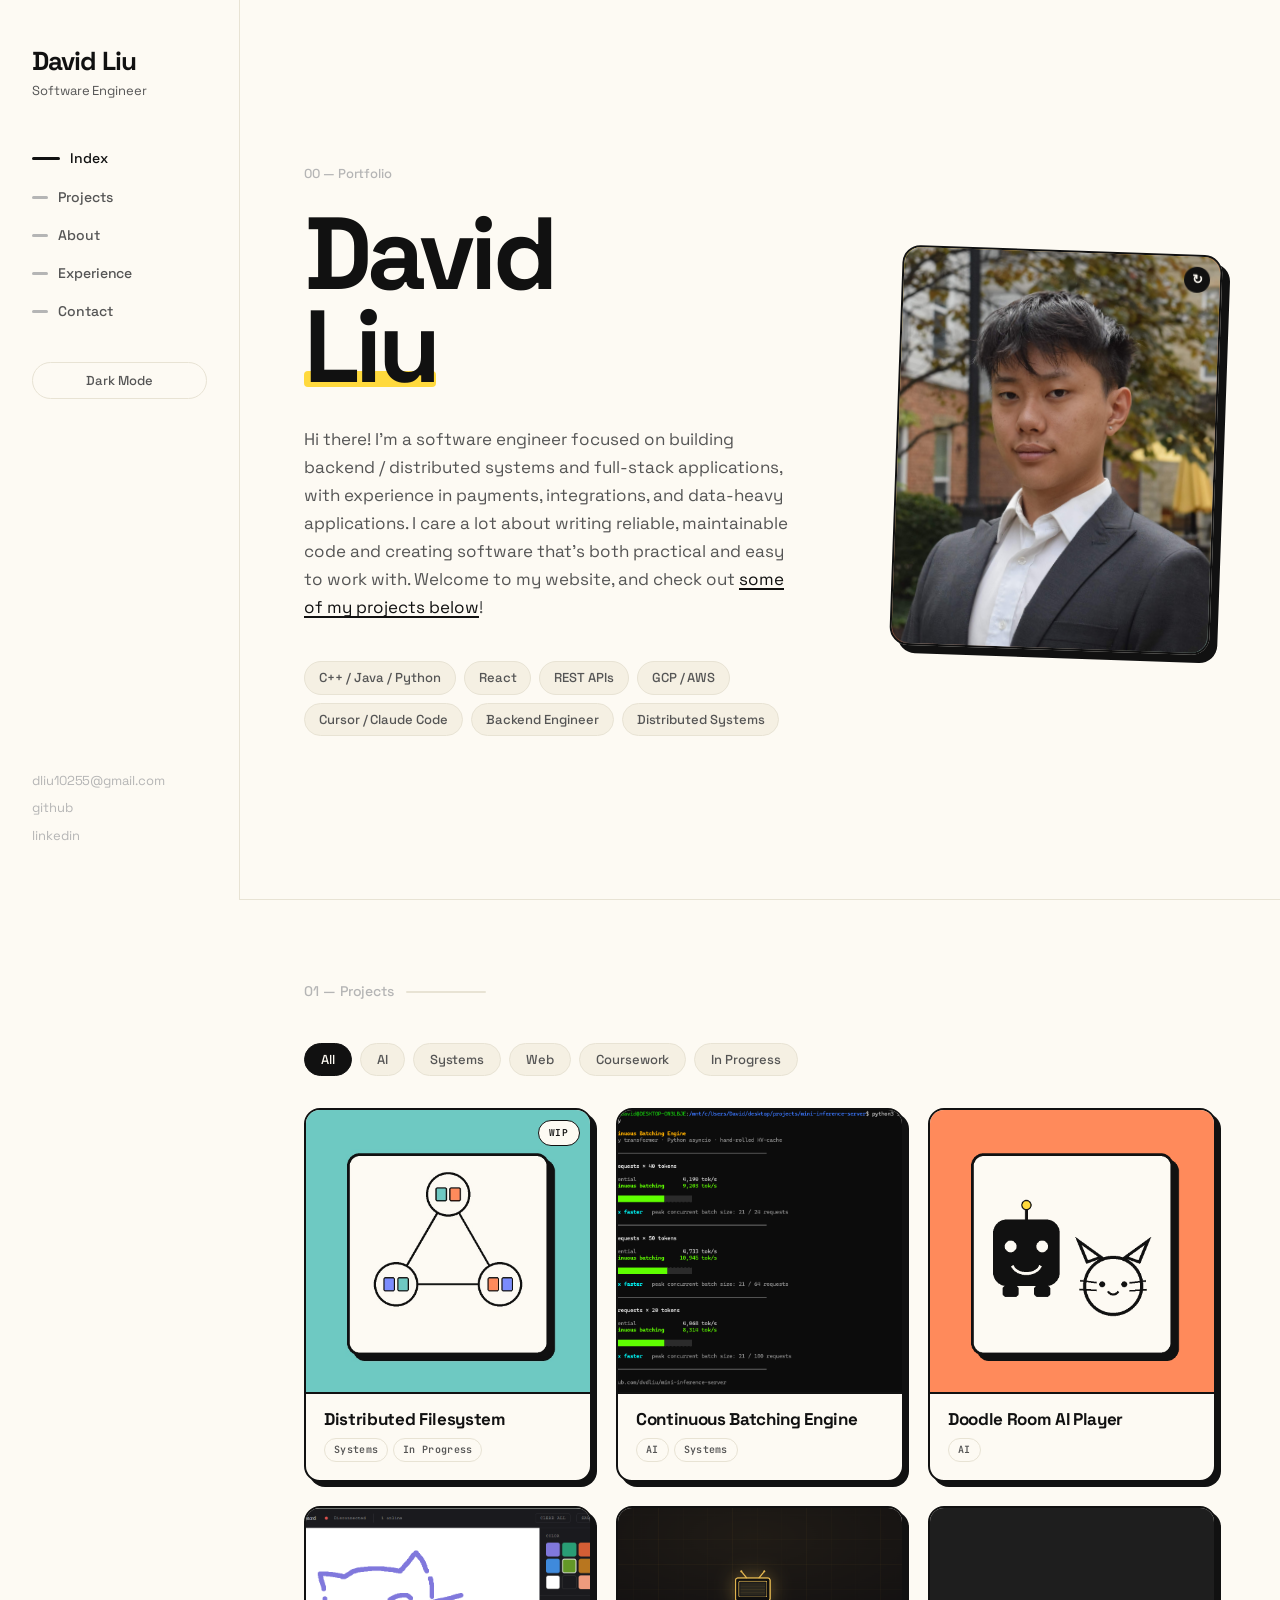
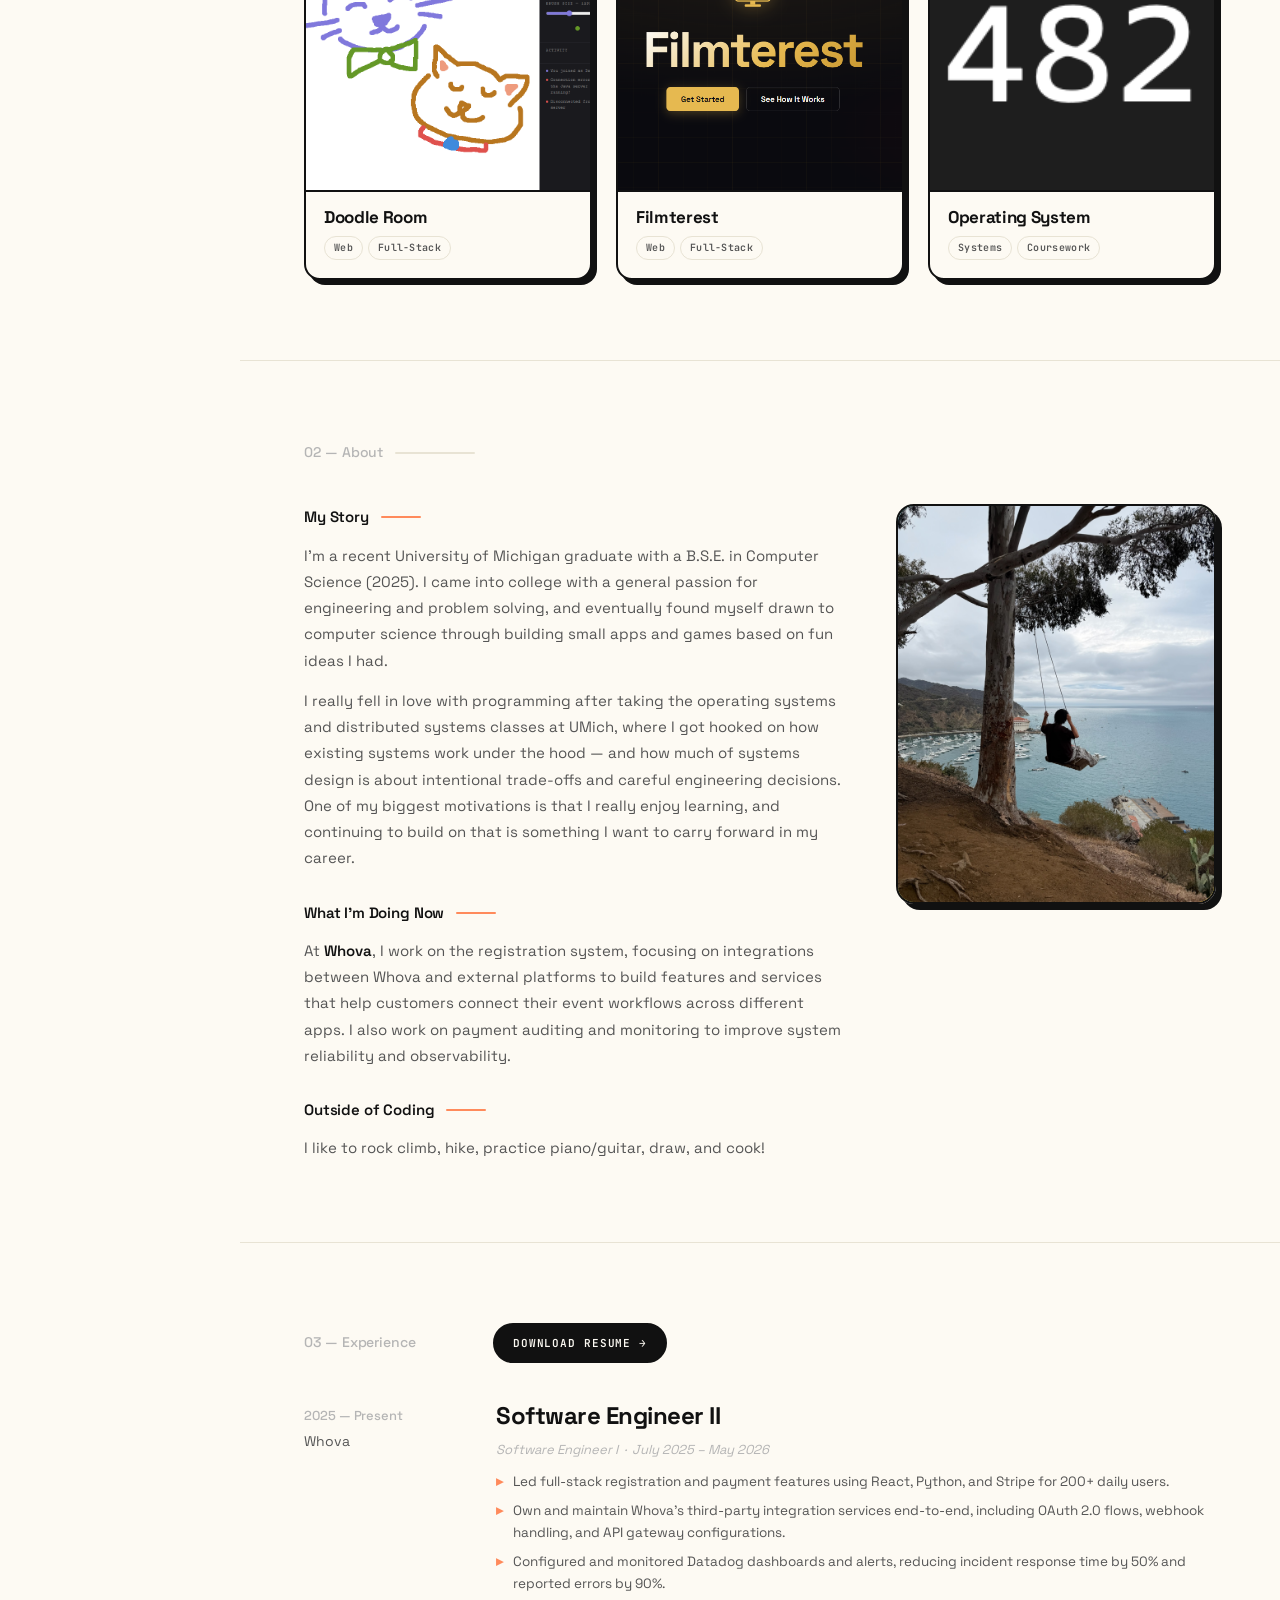
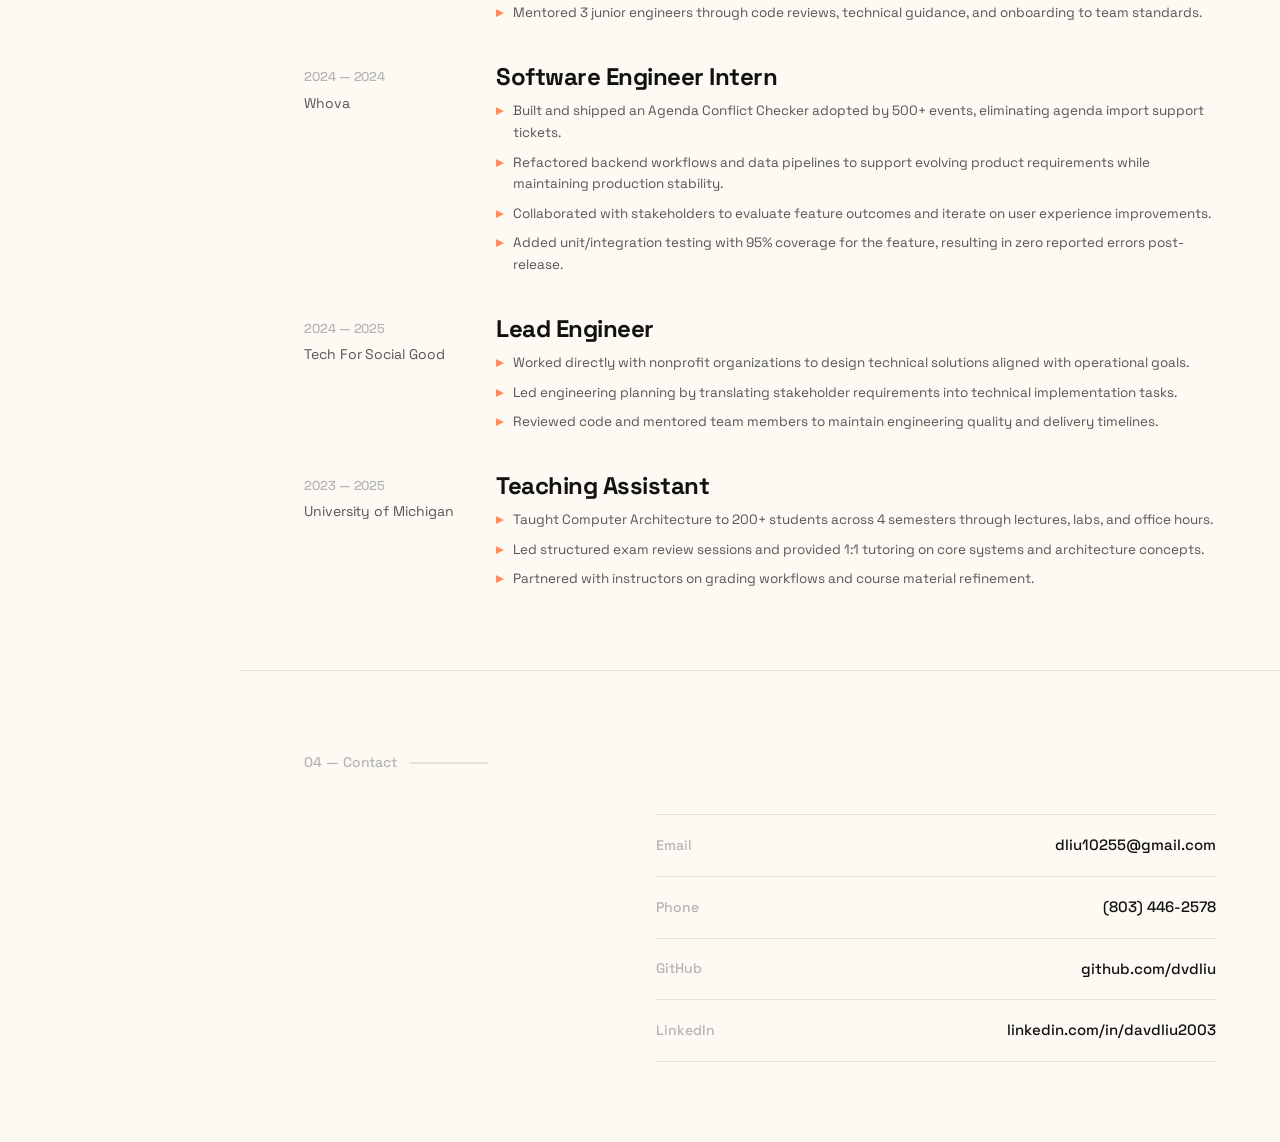
==== index.html @ 7c3aabed "Update logo" ====
<!DOCTYPE html>
<!--
  Images live in the /images folder. To swap the hero portrait, drop in
  images/davidpfp.jpg. Anything missing falls back to a friendly gradient
  placeholder.

  Each project card below links to its own page in /projects. Card thumbnails
  reuse the same images referenced on those pages. Edit descriptions, tags,
  the GitHub link, and demo media directly in the corresponding
  projects/*.html file.
-->
<html lang="en">
<head>
<meta charset="UTF-8" />
<meta name="viewport" content="width=device-width, initial-scale=1.0" />
<title>David Liu — Fullstack Engineer</title>
<link rel="preconnect" href="https://fonts.googleapis.com" />
<link rel="preconnect" href="https://fonts.gstatic.com" crossorigin />
<link href="https://fonts.googleapis.com/css2?family=Space+Grotesk:wght@300;400;500;600;700&family=JetBrains+Mono:wght@400;500;700&display=swap" rel="stylesheet" />
<link rel="stylesheet" href="styles.css" />
</head>
<body>

<div class="grid-wrap">

  <!-- SIDEBAR -->
  <aside>
    <div class="logo">David Liu</div>
    <div class="logo-sub">Software Engineer</div>

    <nav>
      <a href="#hero" class="active">Index</a>
      <a href="#projects">Projects</a>
      <a href="#about">About</a>
      <a href="#resume">Experience</a>
      <a href="#contact">Contact</a>
    </nav>

    <button id="theme-toggle" class="theme-toggle">
      Dark Mode
    </button>

    <div class="aside-footer">
      <a href="mailto:dliu10255@gmail.com">dliu10255@gmail.com</a>
      <a href="https://github.com/dvdliu" target="_blank">
        github
      </a>
      <a href="https://linkedin.com/in/davdliu2003/" target="_blank">
        linkedin
      </a>
    </div>
  </aside>

  <!-- MAIN -->
  <main>

    <!-- HERO -->
  <section id="hero">
    <div class="hero-text">
      <div class="hero-index">00 — Portfolio</div>

      <h1 class="hero-name">
        David<br /><span class="accent">Liu</span>
      </h1>

      <p class="hero-desc">
      Hi there! I'm a software engineer focused on building backend / distributed systems and full-stack applications, 
      with experience in payments, integrations, and data-heavy applications. 
      I care a lot about writing reliable, maintainable code and creating software that’s both practical 
      and easy to work with. Welcome to my website, and check out <a href="#projects">some of my projects below</a>!
      </p>

      <div class="hero-tags">
        <span class="tag">C++ / Java / Python</span>
        <span class="tag">React</span>
        <span class="tag">REST APIs</span>
        <span class="tag">GCP / AWS</span>
        <span class="tag">Cursor / Claude Code</span>
        <span class="tag">Backend Engineer</span>
        <span class="tag">Distributed Systems</span>
      </div>
    </div>

    <div class="hero-image flip-card" tabindex="0" role="button" aria-label="Flip for intro">
      <span class="flip-hint">↻</span>
      <div class="flip-inner">
        <div class="flip-front">
          <img src="images/davidpfp.jpg" alt="David Liu" />
        </div>
        <div class="flip-back">
          <div class="flip-back-meta">Hello —</div>
          <div class="flip-back-title">Welcome to my website!</div>
          <div class="flip-back-text">
            This is something that I vibe-coded using claude. You can view the repo and discussion <a href="https://github.com/dvdliu/website" target="_blank">here</a>
          </div>
        </div>
      </div>
    </div>
  </section>

    <!-- PROJECTS -->
    <section id="projects">
      <div class="section-label">01 — Projects</div>

      <div class="project-filters" role="group" aria-label="Filter projects by type">
        <button class="filter-chip active" data-filter="all">All</button>
        <button class="filter-chip" data-filter="ai">AI</button>
        <button class="filter-chip" data-filter="systems">Systems</button>
        <button class="filter-chip" data-filter="web">Web</button>
        <button class="filter-chip" data-filter="coursework">Coursework</button>
        <button class="filter-chip" data-filter="wip">In Progress</button>
      </div>

      <div class="projects-grid">

        <a href="projects/distfs" class="project-card" data-tags="systems wip">
          <div class="project-card-thumb t1">
            <span class="project-card-status">WIP</span>
            <!-- Drop "images/project-1.jpg" to replace placeholder -->
            <img src="images/distfs.jpg" alt="Distributed Filesystem" onerror="this.style.display='none'" />
          </div>
          <div class="project-card-body">
            <div class="project-card-name">Distributed Filesystem</div>
            <div class="project-card-tags">
              <span class="project-card-tag">Systems</span>
              <span class="project-card-tag">In Progress</span>
            </div>
          </div>
        </a>

        <a href="projects/mini-inference-server" class="project-card" data-tags="ai systems">
          <div class="project-card-thumb t6">
            <img src="images/benchmark.png" alt="Continuous Batching Engine" onerror="this.style.display='none'" />
          </div>
          <div class="project-card-body">
            <div class="project-card-name">Continuous Batching Engine</div>
            <div class="project-card-tags">
              <span class="project-card-tag">AI</span>
              <span class="project-card-tag">Systems</span>
            </div>
          </div>
        </a>

        <a href="projects/doodle-ai-player" class="project-card" data-tags="ai">
          <div class="project-card-thumb t5">
            <img src="images/doodle-ai-player.png" alt="Doodle Room AI Player" onerror="this.style.display='none'" />
          </div>
          <div class="project-card-body">
            <div class="project-card-name">Doodle Room AI Player</div>
            <div class="project-card-tags">
              <span class="project-card-tag">AI</span>
            </div>
          </div>
        </a>

        <a href="projects/doodle-room" class="project-card" data-tags="web">
          <div class="project-card-thumb t3">
            <!-- Drop "images/project-3.jpg" to replace placeholder -->
            <img src="images/doodleroom.png" alt="Doodle Room" onerror="this.style.display='none'" />
          </div>
          <div class="project-card-body">
            <div class="project-card-name">Doodle Room</div>
            <div class="project-card-tags">
              <span class="project-card-tag">Web</span>
              <span class="project-card-tag">Full-Stack</span>
            </div>
          </div>
        </a>

        <a href="projects/filmterest" class="project-card" data-tags="web">
          <div class="project-card-thumb t2">
            <!-- Drop "images/project-2.jpg" to replace placeholder -->
            <img src="images/filterest_logo.png" alt="Filmterest" onerror="this.style.display='none'" />
          </div>
          <div class="project-card-body">
            <div class="project-card-name">Filmterest</div>
            <div class="project-card-tags">
              <span class="project-card-tag">Web</span>
              <span class="project-card-tag">Full-Stack</span>
            </div>
          </div>
        </a>

        <a href="projects/operating-system" class="project-card" data-tags="systems coursework">
          <div class="project-card-thumb t4">
            <!-- Drop "images/project-4.jpg" to replace placeholder -->
            <img src="images/482.png" alt="Operating System" onerror="this.style.display='none'" />
          </div>
          <div class="project-card-body">
            <div class="project-card-name">Operating System</div>
            <div class="project-card-tags">
              <span class="project-card-tag">Systems</span>
              <span class="project-card-tag">Coursework</span>
            </div>
          </div>
        </a>

      </div>
    </section>

    <!-- ABOUT -->
    <section id="about">
      <div class="section-label">02 — About</div>
      <div class="about-grid">

        <div class="about-bio">
          <h3 class="about-subhead">My Story</h3>

          <p>
            I'm a recent University of Michigan graduate with a B.S.E. in Computer Science (2025).
            I came into college with a general passion for engineering and problem solving, and
            eventually found myself drawn to computer science through building small apps and games
            based on fun ideas I had.
          </p>

          <p>
            I really fell in love with programming after taking the operating systems and distributed
            systems classes at UMich, where I got hooked on how existing systems work under the
            hood — and how much of systems design is about intentional trade-offs and careful
            engineering decisions. One of my biggest motivations is that I really enjoy learning, 
            and continuing to build on that is something I want to carry forward in my career.
          </p>

          <h3 class="about-subhead">What I'm Doing Now</h3>

          <p>
            At <strong>Whova</strong>, I work on the registration system, focusing on integrations
            between Whova and external platforms to build features and services that help customers
            connect their event workflows across different apps. I also work on payment auditing
            and monitoring to improve system reliability and observability.
          </p>

          <h3 class="about-subhead">Outside of Coding</h3>

          <p>
            I like to rock climb, hike, practice piano/guitar, draw, and cook!
          </p>
        </div>

        <div class="about-photo">
          <img src="images/on_swings.JPG" alt="David Liu" onerror="this.style.display='none'" />
          <div class="placeholder-label">
            <span class="placeholder-icon">🖼</span>
            <span>Photo unavailable</span>
          </div>
        </div>
      </div>
    </section>

    <!-- RESUME / EXPERIENCE -->
    <section id="resume">
      <div style="display:flex; align-items:center; gap:65px; margin-bottom:40px;">

        <div class="section-label" style="margin-bottom:0;">
          03 — Experience
        </div>

        <a
          href="resume.pdf"
          target="_blank"
          class="resume-link"
        >
          Download Resume →
        </a>

      </div>

      <div class="exp-list">

        <div class="exp-item">
          <div class="exp-meta">
            <div class="exp-years">2025 — Present</div>
            <div class="exp-company">Whova</div>
          </div>

          <div>
            <div class="exp-title">Software Engineer II</div>
            <div style="font-size:13px; color:var(--ink-faint); margin-bottom:10px; font-style:italic;">Software Engineer I &nbsp;·&nbsp; July 2025 – May 2026</div>

            <ul class="exp-bullets">
              <li>Led full-stack registration and payment features using React, Python, and Stripe for 200+ daily users.</li>

              <li>Own and maintain Whova's third-party integration services end-to-end, including OAuth 2.0 flows, webhook handling, and API gateway configurations.</li>

              <li>Configured and monitored Datadog dashboards and alerts, reducing incident response time by 50% and reported errors by 90%.</li>

              <li>Mentored 3 junior engineers through code reviews, technical guidance, and onboarding to team standards.</li>
            </ul>
          </div>
        </div>

        <div class="exp-item">
          <div class="exp-meta">
            <div class="exp-years">2024 — 2024</div>
            <div class="exp-company">Whova</div>
          </div>

          <div>
            <div class="exp-title">Software Engineer Intern</div>

            <ul class="exp-bullets">
              <li>Built and shipped an Agenda Conflict Checker adopted by 500+ events, eliminating agenda import support tickets.</li>

              <li>Refactored backend workflows and data pipelines to support evolving product requirements while maintaining production stability.</li>

              <li>Collaborated with stakeholders to evaluate feature outcomes and iterate on user experience improvements.</li>

              <li>Added unit/integration testing with 95% coverage for the feature, resulting in zero reported errors post-release.</li>
            </ul>
          </div>
        </div>

        <div class="exp-item">
          <div class="exp-meta">
            <div class="exp-years">2024 — 2025</div>
            <div class="exp-company">Tech For Social Good</div>
          </div>

          <div>
            <div class="exp-title">Lead Engineer</div>

            <ul class="exp-bullets">
              <li>Worked directly with nonprofit organizations to design technical solutions aligned with operational goals.</li>

              <li>Led engineering planning by translating stakeholder requirements into technical implementation tasks.</li>

              <li>Reviewed code and mentored team members to maintain engineering quality and delivery timelines.</li>
            </ul>
          </div>
        </div>

        <div class="exp-item">
          <div class="exp-meta">
            <div class="exp-years">2023 — 2025</div>
            <div class="exp-company">University of Michigan</div>
          </div>

          <div>
            <div class="exp-title">Teaching Assistant</div>

            <ul class="exp-bullets">
              <li>Taught Computer Architecture to 200+ students across 4 semesters through lectures, labs, and office hours.</li>

              <li>Led structured exam review sessions and provided 1:1 tutoring on core systems and architecture concepts.</li>

              <li>Partnered with instructors on grading workflows and course material refinement.</li>
            </ul>
          </div>
        </div>

      </div>
    </section>

    <!-- CONTACT -->
    <section id="contact">
      <div class="section-label">04 — Contact</div>

      <div class="contact-links">

        <div class="contact-link-row">
          <span class="contact-link-label">Email</span>
          <a href="mailto:dliu10255@gmail.com" class="contact-link-val">
            dliu10255@gmail.com
          </a>
        </div>

        <div class="contact-link-row">
          <span class="contact-link-label">Phone</span>
          <a href="tel:+18034462578" class="contact-link-val">(803) 446-2578</a>
        </div>

        <div class="contact-link-row">
          <span class="contact-link-label">GitHub</span>
          <a href="https://github.com/dvdliu" target="_blank" class="contact-link-val">github.com/dvdliu</a>
        </div>

        <div class="contact-link-row">
          <span class="contact-link-label">LinkedIn</span>
          <a href="https://linkedin.com/in/davdliu2003/" target="_blank" class="contact-link-val">linkedin.com/in/davdliu2003</a>
        </div>

      </div>
    </section>

  </main>
</div>

<script src="script.js"></script>
</body>
</html>
---- styles.css ----
*, *::before, *::after { box-sizing: border-box; margin: 0; padding: 0; }


:root {
  --ink: #0f0f0e;
  --ink-muted: #6b6b65;
  --ink-faint: #c2c1ba;
  --paper: #f7f5f0;
  --paper-warm: #efece5;
  --rule: #d8d5cc;
  --accent: #1a1a18;
  --mono: 'JetBrains Mono', monospace;
  --display: 'Space Grotesk', sans-serif;
}

body.dark-mode {
  --ink: #f3f3f3;
  --ink-muted: #b0b0b0;
  --ink-faint: #6e6e6e;

  --paper: #131316;
  --paper-warm: #1b1b1f;

  --rule: #2a2a2e;
  --accent: #ffffff;
}

:root {
  --ink: #111111;
  --ink-muted: #555555;
  --ink-faint: #b5b5b5;

  --paper: #fdfaf3;
  --paper-warm: #f5f0e3;

  --rule: #e8e3d4;
  --accent: #000000;

  --pop-1: #ffd93d;
  --pop-2: #ff8a5b;
  --pop-3: #6dc9c1;
}

html { scroll-behavior: smooth; }

body {
  font-family: var(--display);
  background: var(--paper);
  color: var(--ink);
  font-size: 15px;
  line-height: 1.65;
  overflow-x: hidden;
  font-weight: 400;
}

/* ─── GRID SYSTEM ─── */
.grid-wrap {
  display: grid;
  grid-template-columns: 240px 1fr;
  min-height: 100vh;
}

/* ─── SIDEBAR ─── */
aside {
  position: sticky;
  top: 0;
  height: 100vh;
  border-right: 1px solid var(--rule);
  padding: 48px 32px;
  display: flex;
  flex-direction: column;
  gap: 0;
  background: var(--paper);
  z-index: 10;
}

.theme-toggle {
  background: transparent;
  border: 1.5px solid var(--rule);
  border-radius: 999px;

  color: var(--ink-muted);

  font-family: var(--display);
  font-size: 13px;
  font-weight: 500;
  letter-spacing: -0.005em;

  padding: 9px 16px;

  cursor: pointer;

  transition:
    border-color 0.15s,
    color 0.15s,
    background 0.15s,
    transform 0.15s;
}

.theme-toggle:hover {
  border-color: var(--ink);
  color: var(--ink);
  transform: translateY(-1px);
}

/* Only the sidebar needs top spacing above the button (it sits below nav in
   a column); the detail-page topbar aligns it inline via flexbox instead. */
aside .theme-toggle {
  margin-top: 32px;
}

.logo {
  font-family: var(--display);
  font-weight: 700;
  font-size: 26px;
  letter-spacing: -0.04em;
  color: var(--ink);
  margin-bottom: 2px;
  line-height: 1;
}

.logo-link { text-decoration: none; }

.logo-sub {
  font-family: var(--display);
  font-size: 13px;
  font-weight: 400;
  letter-spacing: -0.005em;
  color: var(--ink-muted);
  margin-bottom: 40px;
  margin-top: 4px;
}

nav { display: flex; flex-direction: column; gap: 2px; }

nav a {
  font-family: var(--display);
  font-size: 14px;
  font-weight: 500;
  letter-spacing: -0.005em;
  color: var(--ink-muted);
  text-decoration: none;
  padding: 6px 0;
  border-bottom: 1px solid transparent;
  transition: color 0.15s, border-color 0.15s;
  position: relative;
  display: flex;
  align-items: center;
  gap: 10px;
}

nav a::before {
  content: '';
  width: 16px;
  height: 3px;
  background: var(--ink-faint);
  border-radius: 2px;
  transition: width 0.2s, background 0.2s;
  flex-shrink: 0;
}

nav a:hover, nav a.active {
  color: var(--ink);
}

nav a:hover::before, nav a.active::before {
  width: 28px;
  background: var(--ink);
}

.aside-footer {
  margin-top: auto;
  font-family: var(--display);
  font-size: 13px;
  color: var(--ink-faint);
  letter-spacing: -0.005em;
}

.aside-footer a {
  color: var(--ink-faint);
  text-decoration: none;
  display: block;
  margin-bottom: 6px;
  transition: color 0.15s;
}

.aside-footer a:hover { color: var(--ink-muted); }

/* ─── MAIN CONTENT ─── */
main { padding: 0; }

section {
  padding: 80px 64px;
  border-bottom: 1px solid var(--rule);
}

section:last-child { border-bottom: none; }

.section-label {
  font-family: var(--display);
  font-size: 14px;
  font-weight: 500;
  letter-spacing: -0.005em;
  color: var(--ink-faint);
  margin-bottom: 40px;
  display: flex;
  align-items: center;
  gap: 12px;
}

.section-label::after {
  content: '';
  flex: 1;
  height: 2px;
  background: var(--rule);
  border-radius: 2px;
  max-width: 80px;
}

/* ─── HERO ─── */
#hero {
  min-height: 100vh;
  display: grid;
  grid-template-columns: minmax(0, 580px) 320px;
  gap: 96px;
  justify-content: start;
  align-items: center;
  padding: 72px 64px;
}

.hero-text {
  display: flex;
  flex-direction: column;
  justify-content: center;
  min-width: 0;
}

.hero-image {
  width: 100%;
  aspect-ratio: 4 / 5;
  border-radius: 18px;
  background:
    linear-gradient(135deg, var(--pop-1) 0%, var(--pop-2) 55%, var(--pop-3) 110%);
  overflow: hidden;
  position: relative;
  border: 2px solid var(--ink);
  box-shadow: 8px 8px 0 var(--ink);
  transform: rotate(2deg);
  transition: transform 0.2s;
  transform-style: preserve-3d;
}

.hero-image:hover { transform: rotate(0deg) translateY(-2px); }

.hero-image img {
  width: 100%;
  height: 100%;
  object-fit: cover;
  display: block;
}

.placeholder-label {
  position: absolute;
  inset: 0;
  display: flex;
  align-items: center;
  justify-content: center;
  flex-direction: column;
  gap: 8px;
  font-family: var(--mono);
  font-size: 11px;
  font-weight: 500;
  letter-spacing: 0.1em;
  text-transform: uppercase;
  color: var(--ink);
  pointer-events: none;
  text-align: center;
  padding: 16px;
}

.placeholder-icon {
  font-family: var(--display);
  font-weight: 700;
  font-size: 72px;
  letter-spacing: -0.05em;
  line-height: 1;
}

.hero-index {
  font-family: var(--display);
  font-size: 13px;
  font-weight: 500;
  letter-spacing: -0.005em;
  color: var(--ink-faint);
  margin-bottom: 24px;
}

.hero-name {
  font-family: var(--display);
  font-weight: 700;
  font-size: clamp(56px, 8vw, 104px);
  letter-spacing: -0.045em;
  line-height: 0.9;
  color: var(--ink);
  margin-bottom: 32px;
}

.hero-name .accent {
  color: var(--ink);
  position: relative;
  display: inline-block;
}

.hero-name .accent::after {
  content: '';
  position: absolute;
  left: 0;
  right: 0;
  bottom: 6%;
  height: 18%;
  background: var(--pop-1);
  z-index: -1;
  border-radius: 4px;
}

.hero-desc {
  max-width: 520px;
  font-size: 17px;
  line-height: 1.65;
  color: var(--ink-muted);
  margin-bottom: 40px;
}

.hero-desc a { color: var(--ink); text-decoration: underline; text-decoration-thickness: 2px; text-underline-offset: 3px; }

.hero-tags {
  display: flex;
  flex-wrap: wrap;
  gap: 8px;
}

.tag {
  font-family: var(--display);
  font-size: 13px;
  font-weight: 500;
  letter-spacing: -0.005em;
  color: var(--ink-muted);
  border: 1.5px solid var(--rule);
  border-radius: 999px;
  padding: 5px 14px;
  background: var(--paper-warm);
  transition: border-color 0.15s, color 0.15s, transform 0.15s;
}

.tag:hover {
  border-color: var(--ink);
  color: var(--ink);
  transform: translateY(-1px);
}

/* ─── ABOUT ─── */
.about-grid {
  display: grid;
  grid-template-columns: minmax(0, 600px) 320px;
  gap: 48px;
  align-items: start;
}

.about-bio {
  max-width: 600px;
  font-size: 15px;
  line-height: 1.75;
  color: var(--ink-muted);
}

.about-bio a{ color: var(--ink); text-decoration: underline; text-decoration-thickness: 2px; text-underline-offset: 3px; }

.about-bio strong {
  color: var(--ink);
  font-weight: 600;
}

.about-bio p + p { margin-top: 14px; }

.about-subhead {
  font-family: var(--display);
  font-size: 15px;
  font-weight: 600;
  letter-spacing: -0.01em;
  color: var(--ink);
  display: flex;
  align-items: center;
  gap: 12px;
  margin-top: 28px;
  margin-bottom: 12px;
}

.about-subhead:first-child { margin-top: 0; }

.about-subhead::after {
  content: '';
  flex: 1;
  height: 2px;
  background: var(--pop-2);
  border-radius: 2px;
  max-width: 40px;
}

.about-photo {
  width: 100%;
  max-width: 320px;
  aspect-ratio: 4 / 5;
  border-radius: 18px;
  background: linear-gradient(135deg, var(--pop-3) 0%, var(--pop-1) 100%);
  overflow: hidden;
  position: relative;
  border: 2px solid var(--ink);
  box-shadow: 6px 6px 0 var(--ink);
  align-self: start;
}

.about-photo img {
  width: 100%;
  height: 100%;
  object-fit: cover;
  display: block;
  position: relative;
  z-index: 1;
}

/* ─── PROJECTS: FILTERS ─── */
.project-filters {
  display: flex;
  flex-wrap: wrap;
  gap: 8px;
  margin-bottom: 32px;
}

.filter-chip {
  font-family: var(--display);
  font-size: 13px;
  font-weight: 500;
  letter-spacing: -0.005em;
  color: var(--ink-muted);
  border: 1.5px solid var(--rule);
  border-radius: 999px;
  padding: 7px 16px;
  background: var(--paper-warm);
  cursor: pointer;
  transition: border-color 0.15s, color 0.15s, background 0.15s, transform 0.15s;
}

.filter-chip:hover {
  border-color: var(--ink);
  color: var(--ink);
  transform: translateY(-1px);
}

.filter-chip.active {
  background: var(--ink);
  border-color: var(--ink);
  color: var(--paper);
}

/* ─── PROJECTS: GRID ─── */
.projects-grid {
  display: grid;
  grid-template-columns: repeat(auto-fill, minmax(230px, 1fr));
  gap: 24px;
}

.project-card {
  display: block;
  text-decoration: none;
  color: inherit;
  border: 2px solid var(--ink);
  border-radius: 16px;
  background: var(--paper);
  overflow: hidden;
  box-shadow: 5px 5px 0 var(--ink);
  transition: transform 0.15s, box-shadow 0.15s;
  transition-property: transform, box-shadow, opacity;
}

.project-card:hover {
  transform: translateY(-3px);
  box-shadow: 7px 7px 0 var(--ink);
}

.project-card.is-hidden {
  display: none;
}

.project-card-thumb {
  width: 100%;
  aspect-ratio: 1 / 1;
  position: relative;
  overflow: hidden;
  border-bottom: 2px solid var(--ink);
}

.project-card-thumb img {
  width: 100%;
  height: 100%;
  object-fit: cover;
  display: block;
  transition: transform 0.25s;
}

.project-card:hover .project-card-thumb img {
  transform: scale(1.05);
}

.project-card-thumb.t1 { background: var(--pop-3); }
.project-card-thumb.t2 { background: linear-gradient(135deg, var(--pop-2), #ff5ea8); }
.project-card-thumb.t3 { background: linear-gradient(135deg, var(--pop-1), var(--pop-2)); }
.project-card-thumb.t4 { background: #7b8cff; }
.project-card-thumb.t5 { background: var(--pop-2); }
.project-card-thumb.t6 { background: var(--pop-1); }

.project-card-status {
  position: absolute;
  top: 10px;
  right: 10px;
  font-family: var(--mono);
  font-size: 9.5px;
  font-weight: 600;
  letter-spacing: 0.08em;
  text-transform: uppercase;
  color: var(--ink);
  background: var(--paper);
  border: 1.5px solid var(--ink);
  border-radius: 999px;
  padding: 4px 10px;
}

.project-card-body {
  padding: 16px 18px 18px;
}

.project-card-name {
  font-family: var(--display);
  font-weight: 700;
  font-size: 17px;
  letter-spacing: -0.02em;
  color: var(--ink);
  margin-bottom: 8px;
  line-height: 1.15;
}

.project-card-tags {
  display: flex;
  flex-wrap: wrap;
  gap: 5px;
}

.project-card-tag {
  font-family: var(--mono);
  font-size: 10px;
  font-weight: 600;
  letter-spacing: 0.03em;
  color: var(--ink-muted);
  border: 1.5px solid var(--rule);
  border-radius: 999px;
  padding: 3px 9px;
}

.resume-link {
  font-family: var(--mono);
  font-size: 11px;
  font-weight: 600;
  letter-spacing: 0.08em;
  text-transform: uppercase;
  color: var(--paper);
  text-decoration: none;
  border: 2px solid var(--ink);
  border-radius: 999px;
  padding: 9px 18px;
  background: var(--ink);
  transition: transform 0.15s, box-shadow 0.15s, background 0.15s, color 0.15s;
  white-space: nowrap;
}

.resume-link:hover {
  background: var(--pop-1);
  color: var(--ink);
  transform: translateY(-2px);
  box-shadow: 3px 3px 0 var(--ink);
}

/* ─── EXPERIENCE (Resume) ─── */
.exp-list { display: flex; flex-direction: column; gap: 40px; }

.exp-item {
  display: grid;
  grid-template-columns: 160px 1fr;
  gap: 32px;
}

.exp-meta {
  padding-top: 2px;
}

.exp-years {
  font-family: var(--display);
  font-size: 13px;
  font-weight: 500;
  letter-spacing: -0.005em;
  color: var(--ink-faint);
  margin-bottom: 4px;
}

.exp-company {
  font-family: var(--display);
  font-size: 14px;
  color: var(--ink-muted);
  letter-spacing: -0.005em;
}

.exp-title {
  font-family: var(--display);
  font-size: 24px;
  font-weight: 700;
  letter-spacing: -0.02em;
  color: var(--ink);
  margin-bottom: 10px;
  line-height: 1.1;
}

.exp-body {
  font-size: 14.5px;
  color: var(--ink-muted);
  line-height: 1.75;
}

.exp-bullets {
  list-style: none;
  margin-top: 10px;
  display: flex;
  flex-direction: column;
  gap: 8px;
}

.exp-bullets li {
  font-size: 13.5px;
  color: var(--ink-muted);
  display: flex;
  gap: 10px;
  line-height: 1.6;
}

.exp-bullets li::before {
  content: '▸';
  color: var(--pop-2);
  flex-shrink: 0;
  font-weight: 700;
}

/* ─── SKILLS ─── */
.skills-grid {
  display: grid;
  grid-template-columns: repeat(2, 1fr);
  gap: 1px;
  background: var(--ink);
  border: 2px solid var(--ink);
  border-radius: 14px;
  overflow: hidden;
  box-shadow: 6px 6px 0 var(--ink);
}

.skill-group {
  background: var(--paper);
  padding: 24px 28px;
}

.skill-group-label {
  font-family: var(--mono);
  font-size: 11px;
  font-weight: 600;
  letter-spacing: 0.12em;
  text-transform: uppercase;
  color: var(--ink);
  margin-bottom: 14px;
  padding-bottom: 10px;
  border-bottom: 2px solid var(--rule);
}

.skill-items {
  display: flex;
  flex-direction: column;
  gap: 6px;
}

.skill-item {
  font-size: 14.5px;
  color: var(--ink-muted);
  display: flex;
  align-items: center;
  gap: 10px;
}

.skill-item::before {
  content: '';
  width: 6px;
  height: 6px;
  border-radius: 2px;
  background: var(--pop-2);
  flex-shrink: 0;
}

/* ─── CONTACT ─── */
.contact-links {
  display: flex;
  flex-direction: column;
  gap: 0;
  max-width: 560px;
  margin-left: auto;
}

.contact-link-row {
  display: flex;
  align-items: center;
  justify-content: space-between;
  padding: 18px 0;
  border-bottom: 1px solid var(--rule);
}

.contact-link-row:first-child { border-top: 1px solid var(--rule); }

.contact-link-label {
  font-family: var(--display);
  font-size: 14px;
  font-weight: 500;
  letter-spacing: -0.005em;
  color: var(--ink-faint);
}

.contact-link-val {
  font-family: var(--display);
  font-size: 15px;
  font-weight: 500;
  color: var(--ink);
  text-decoration: none;
  transition: color 0.15s;
}

.contact-link-val:hover { color: var(--pop-2); }

/* ─── FLIP CARDS ─── */
.flip-card {
  cursor: pointer;
  -webkit-tap-highlight-color: transparent;
}

.flip-card .flip-inner {
  position: absolute;
  inset: 0;
  transition: transform 0.7s cubic-bezier(0.4, 0.0, 0.2, 1);
  transform-style: preserve-3d;
}

.flip-card.flipped .flip-inner {
  transform: rotateY(180deg);
}

.flip-card .flip-front,
.flip-card .flip-back {
  position: absolute;
  inset: 0;
  -webkit-backface-visibility: hidden;
  backface-visibility: hidden;
  overflow: hidden;
}

.flip-card .flip-back {
  transform: rotateY(180deg);
  background: var(--paper-warm);
  display: flex;
  flex-direction: column;
  justify-content: center;
  align-items: center;
  text-align: center;
  padding: 22px;
  gap: 10px;
}

.flip-hint {
  position: absolute;
  top: 10px;
  right: 10px;
  width: 26px;
  height: 26px;
  border-radius: 50%;
  background: var(--ink);
  color: var(--paper);
  display: flex;
  align-items: center;
  justify-content: center;
  font-family: var(--mono);
  font-size: 13px;
  font-weight: 700;
  z-index: 2;
  pointer-events: none;
  transition: opacity 0.2s;
}

.flip-card.flipped .flip-hint { opacity: 0; }

.flip-back-title {
  font-family: var(--display);
  font-weight: 700;
  font-size: 22px;
  letter-spacing: -0.025em;
  line-height: 1.05;
  color: var(--ink);
}

.flip-back-text {
  font-family: var(--display);
  font-size: 13px;
  color: var(--ink-muted);
  line-height: 1.55;
}

.flip-back-meta {
  font-family: var(--display);
  font-size: 12px;
  font-weight: 600;
  letter-spacing: -0.005em;
  color: var(--pop-2);
}

.hero-image .flip-back { padding: 30px; gap: 14px; }
.hero-image .flip-back-title { font-size: 30px; }
.hero-image .flip-back-text { font-size: 13px; line-height: 1.6; max-width: 220px; }
.hero-image .flip-back-text  a{ color: var(--ink); text-decoration: underline; text-decoration-thickness: 2px; text-underline-offset: 3px; }

/* ─── PROJECT DETAIL PAGE ─── */
.detail-topbar {
  position: sticky;
  top: 0;
  z-index: 10;
  display: flex;
  align-items: center;
  justify-content: space-between;
  gap: 24px;
  padding: 24px 64px;
  background: var(--paper);
  border-bottom: 1px solid var(--rule);
}

.back-link {
  font-family: var(--display);
  font-size: 14px;
  font-weight: 500;
  letter-spacing: -0.005em;
  color: var(--ink-muted);
  text-decoration: none;
  display: inline-flex;
  align-items: center;
  gap: 8px;
  transition: color 0.15s;
}

.back-link:hover { color: var(--ink); }

.detail-topbar-right {
  display: flex;
  align-items: center;
  gap: 16px;
}

.detail-main {
  max-width: 920px;
  margin: 0 auto;
  padding: 64px 64px 120px;
}

.detail-status {
  font-family: var(--mono);
  font-size: 11px;
  font-weight: 600;
  letter-spacing: 0.1em;
  text-transform: uppercase;
  color: var(--pop-2);
  margin-bottom: 16px;
}

.detail-title {
  font-family: var(--display);
  font-weight: 700;
  font-size: clamp(38px, 5.5vw, 62px);
  letter-spacing: -0.03em;
  line-height: 1.02;
  color: var(--ink);
  margin-bottom: 20px;
}

.detail-tagline {
  font-size: 18px;
  line-height: 1.6;
  color: var(--ink-muted);
  max-width: 680px;
  margin-bottom: 28px;
}

.detail-tags {
  display: flex;
  flex-wrap: wrap;
  gap: 8px;
  margin-bottom: 40px;
}

.detail-actions {
  display: flex;
  flex-wrap: wrap;
  gap: 12px;
  margin-bottom: 56px;
}

.detail-action {
  font-family: var(--mono);
  font-size: 11px;
  font-weight: 600;
  letter-spacing: 0.08em;
  text-transform: uppercase;
  text-decoration: none;
  border-radius: 999px;
  padding: 11px 22px;
  transition: transform 0.15s, box-shadow 0.15s, background 0.15s, color 0.15s;
  border: 2px solid var(--ink);
}

.detail-action.primary {
  color: var(--paper);
  background: var(--ink);
}

.detail-action.primary:hover {
  background: var(--pop-1);
  color: var(--ink);
  transform: translateY(-2px);
  box-shadow: 3px 3px 0 var(--ink);
}

.detail-action.secondary {
  color: var(--ink);
  background: transparent;
}

.detail-action.secondary:hover {
  background: var(--paper-warm);
  transform: translateY(-2px);
  box-shadow: 3px 3px 0 var(--ink);
}

.detail-cover {
  width: 100%;
  border-radius: 18px;
  border: 2px solid var(--ink);
  box-shadow: 8px 8px 0 var(--ink);
  overflow: hidden;
  margin-bottom: 56px;
}

.detail-cover img,
.detail-cover video {
  width: 100%;
  display: block;
  object-fit: cover;
}

.detail-section { margin-bottom: 56px; }

.detail-section-label {
  font-family: var(--mono);
  font-size: 11px;
  font-weight: 600;
  letter-spacing: 0.12em;
  text-transform: uppercase;
  color: var(--ink-faint);
  margin-bottom: 16px;
  padding-bottom: 12px;
  border-bottom: 1px solid var(--rule);
}

.detail-body {
  font-size: 15.5px;
  line-height: 1.8;
  color: var(--ink-muted);
}

.detail-body a { color: var(--ink); text-decoration: underline; text-decoration-thickness: 2px; text-underline-offset: 3px; }

.detail-body p + p { margin-top: 14px; }

.detail-stack {
  display: flex;
  flex-wrap: wrap;
  gap: 8px;
}

.detail-media-grid {
  display: grid;
  grid-template-columns: repeat(auto-fit, minmax(280px, 1fr));
  gap: 16px;
}

.detail-media-item {
  border: 2px solid var(--ink);
  border-radius: 14px;
  overflow: hidden;
  background: var(--paper-warm);
}

.detail-media-item img,
.detail-media-item video {
  width: 100%;
  height: 100%;
  display: block;
  object-fit: cover;
}

.detail-media-placeholder {
  aspect-ratio: 16 / 10;
  display: flex;
  align-items: center;
  justify-content: center;
  flex-direction: column;
  gap: 8px;
  font-family: var(--mono);
  font-size: 11px;
  letter-spacing: 0.05em;
  text-transform: uppercase;
  color: var(--ink-faint);
  text-align: center;
  padding: 16px;
  border: 2px dashed var(--rule);
  border-radius: 14px;
}

/* A real inline diagram. Drawn with its own background/border baked in (see
   images/*-diagram.svg), so this just gives it width and spacing rather than
   framing it in another box. */
.detail-diagram {
  display: block;
  width: 100%;
  height: auto;
  margin: 20px 0;
}

/* An inline placeholder for a diagram or screenshot that would help explain
   a specific point in the surrounding prose, as opposed to .detail-media-grid
   which is a gallery of finished demo media at the bottom of the page. */
.detail-diagram-placeholder {
  margin: 20px 0;
  padding: 28px 20px;
  min-height: 100px;
  display: flex;
  align-items: center;
  justify-content: center;
  text-align: center;
  font-family: var(--mono);
  font-size: 11px;
  letter-spacing: 0.05em;
  text-transform: uppercase;
  color: var(--ink-faint);
  border: 2px dashed var(--rule);
  border-radius: 14px;
}

.detail-nav-footer {
  display: flex;
  justify-content: space-between;
  align-items: center;
  padding-top: 32px;
  border-top: 1px solid var(--rule);
}

/* ─── RESPONSIVE ─── */
@media (max-width: 900px) {
  .grid-wrap { grid-template-columns: 1fr; }
  aside {
    position: relative;
    height: auto;
    flex-direction: row;
    align-items: center;
    flex-wrap: wrap;
    padding: 24px 32px;
    border-right: none;
    border-bottom: 1px solid var(--rule);
  }
  .logo { margin-bottom: 0; margin-right: 32px; }
  .logo-sub { display: none; }
  nav { flex-direction: row; flex-wrap: wrap; gap: 0 24px; }
  nav a::before { display: none; }
  .aside-footer { display: none; }
  #hero { min-height: auto; padding: 48px 32px; grid-template-columns: 1fr; gap: 32px; }
  .hero-image { max-width: 280px; transform: rotate(0); }
  section { padding: 48px 32px; }
  .about-grid { grid-template-columns: 1fr; }
  .projects-grid { grid-template-columns: repeat(auto-fill, minmax(150px, 1fr)); gap: 16px; }
  .exp-item { grid-template-columns: 1fr; gap: 8px; }
  .skills-grid { grid-template-columns: 1fr 1fr; }
  aside .theme-toggle {
    margin-top: 0;
    margin-left: auto;
  }
  .flip-back-text {
    display: none;
  }
  .detail-topbar { padding: 20px 24px; }
  .detail-main { padding: 40px 24px 80px; }
}
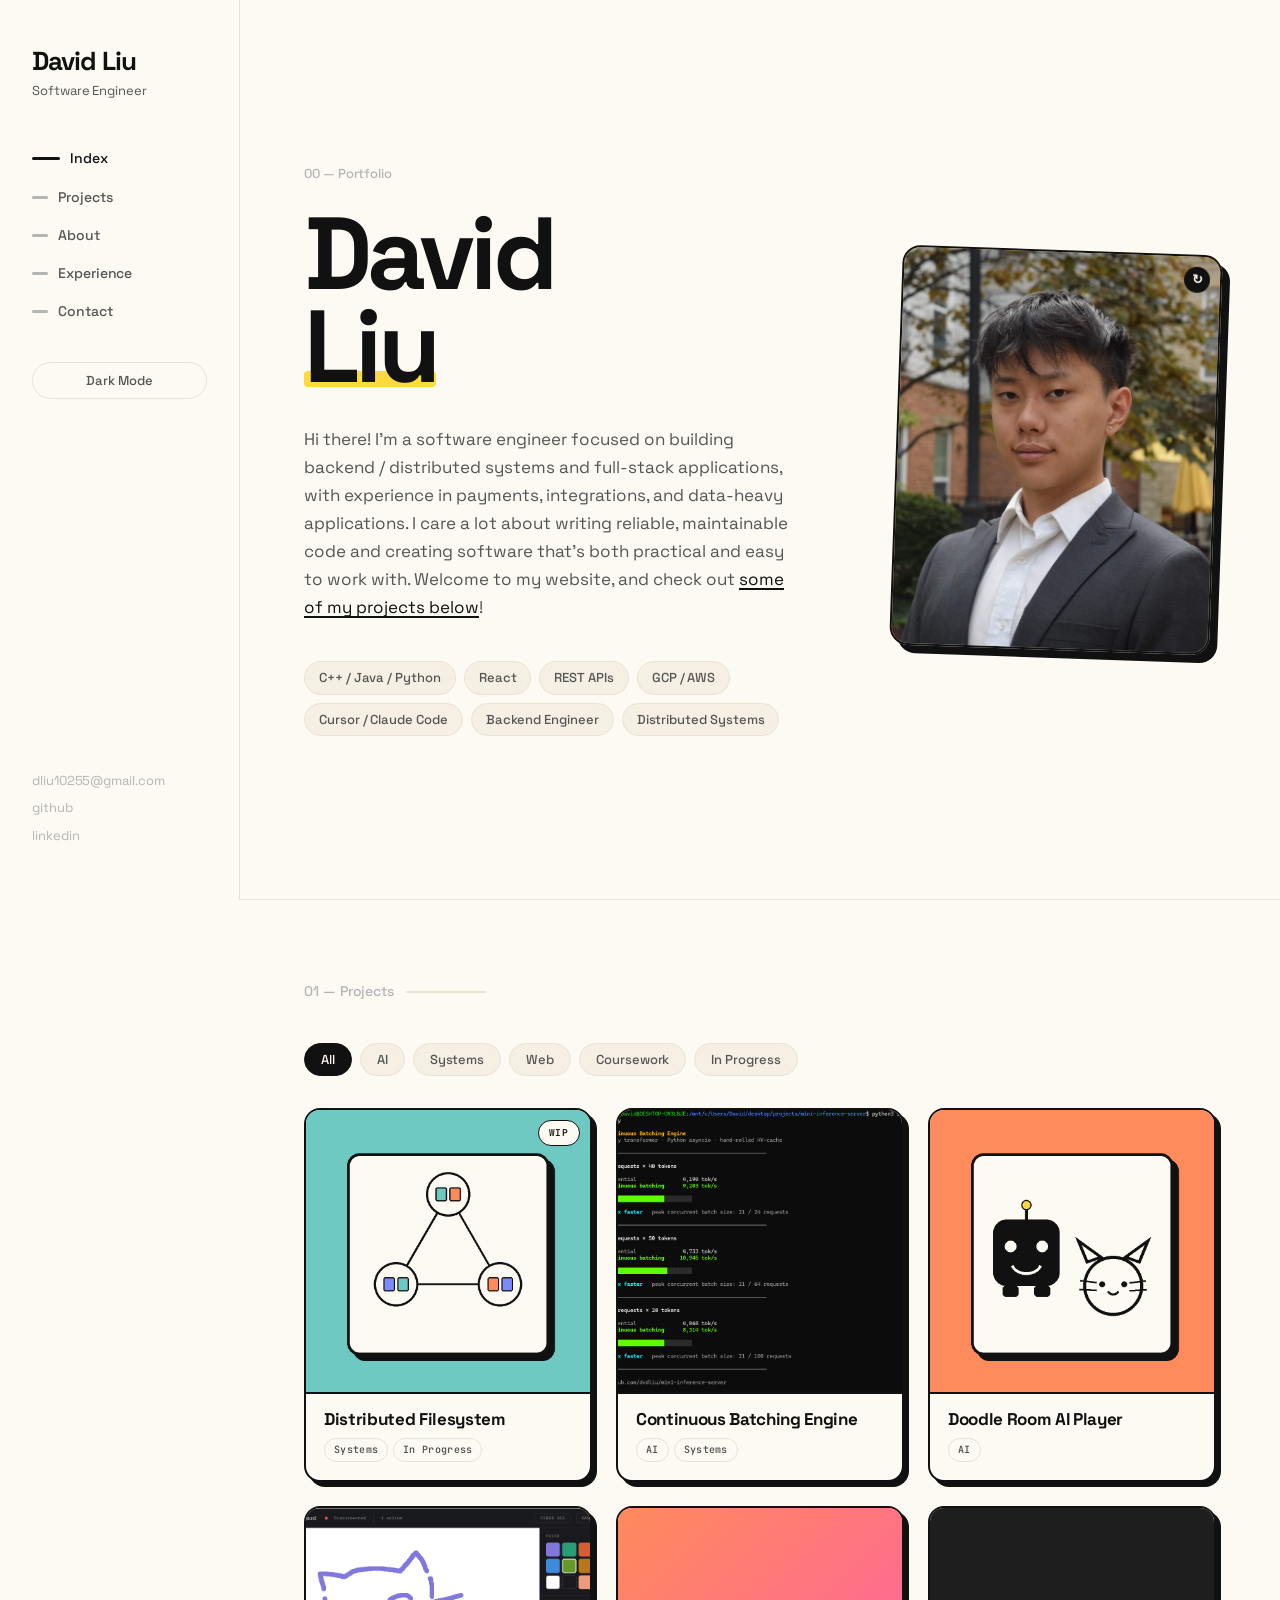
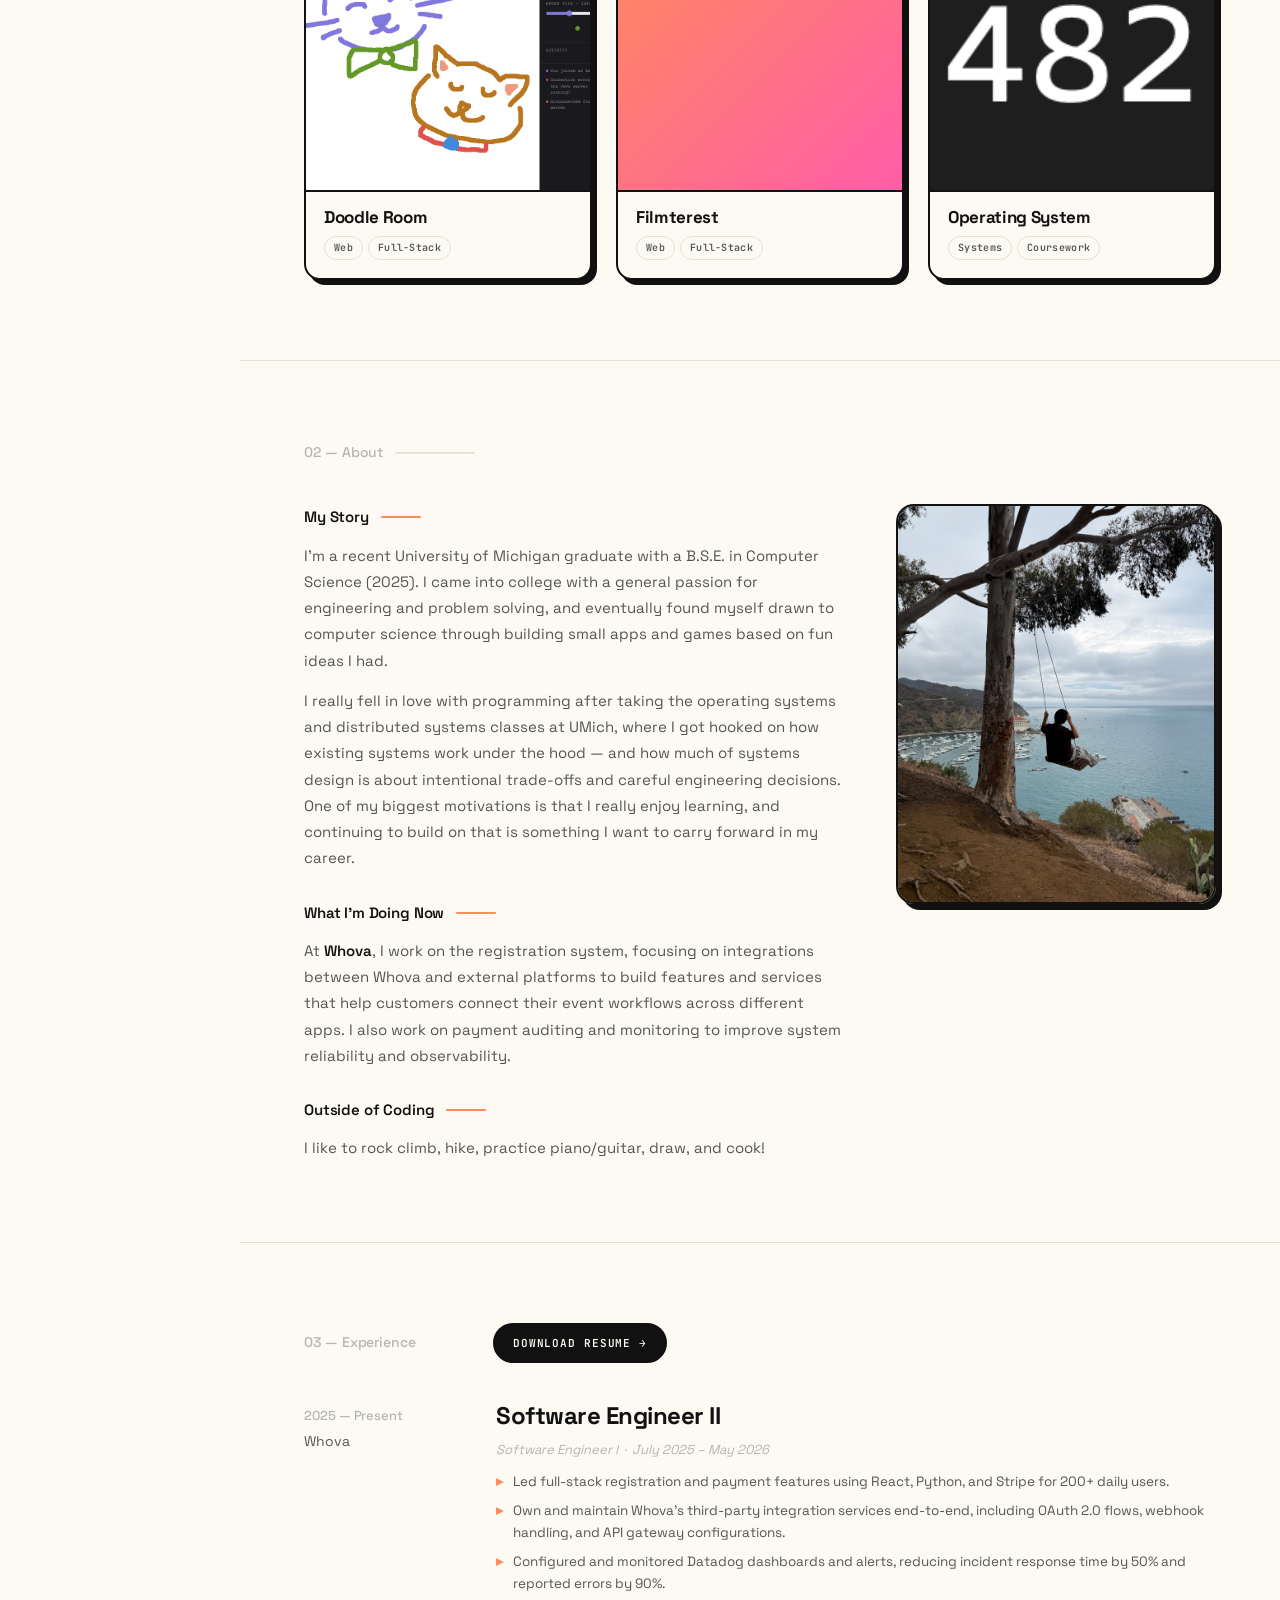
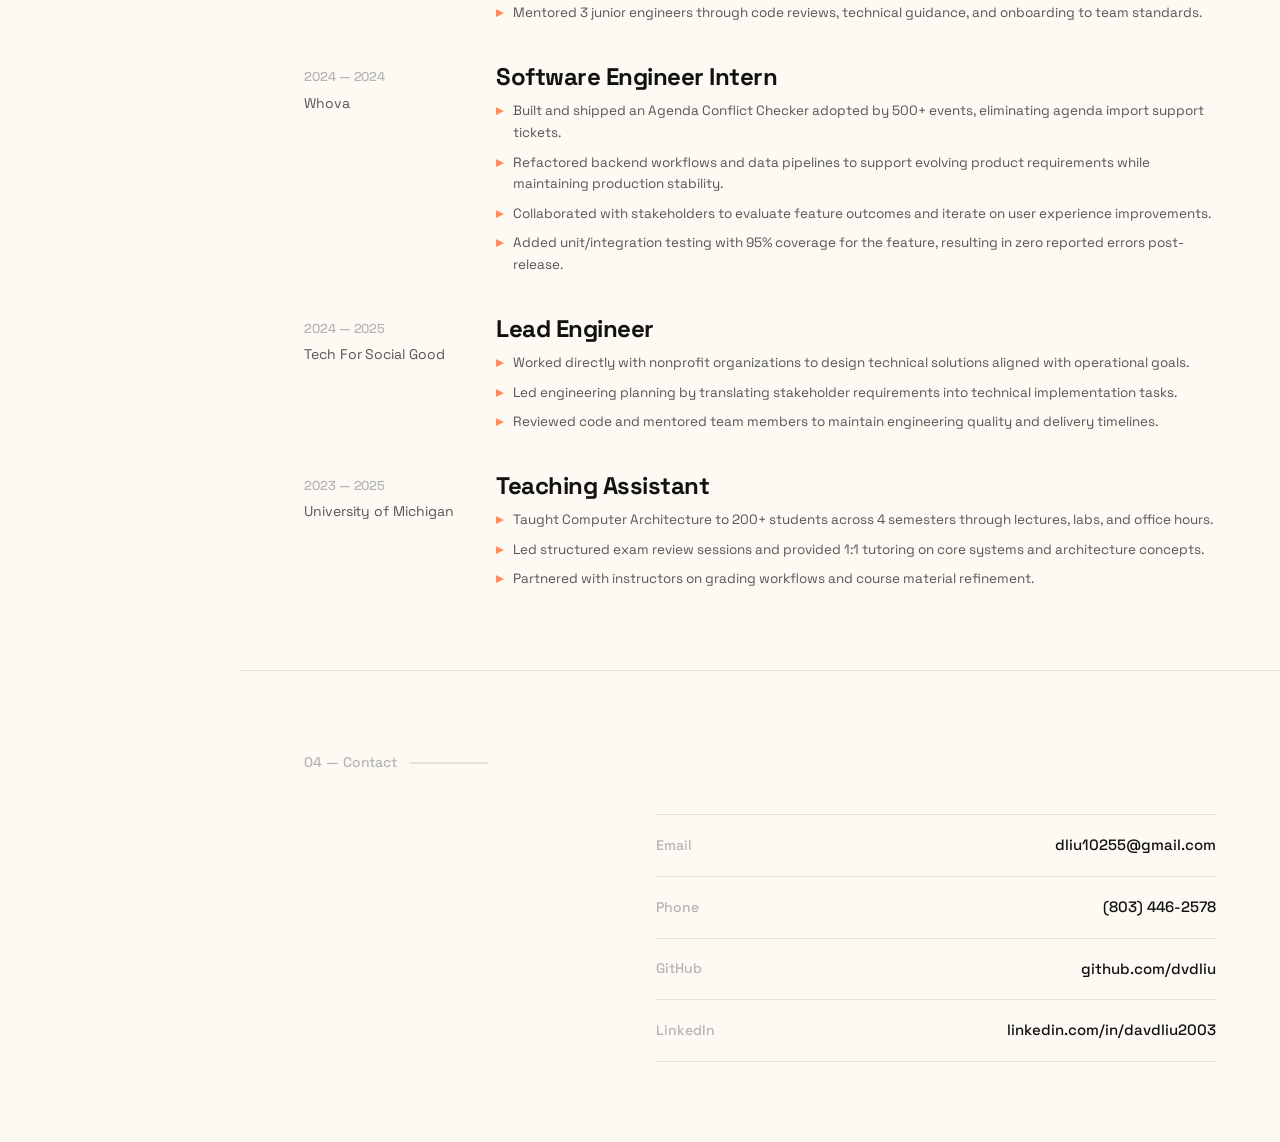
==== commit 341fb8a0: "Update logo and demo for filmterest" ====
--- a/index.html
+++ b/index.html
@@ -170,7 +170,7 @@
         <a href="projects/filmterest" class="project-card" data-tags="web">
           <div class="project-card-thumb t2">
             <!-- Drop "images/project-2.jpg" to replace placeholder -->
-            <img src="images/filterest_logo.png" alt="Filmterest" onerror="this.style.display='none'" />
+            <img src="images/filmterest_logo.png" alt="Filmterest" onerror="this.style.display='none'" />
           </div>
           <div class="project-card-body">
             <div class="project-card-name">Filmterest</div>
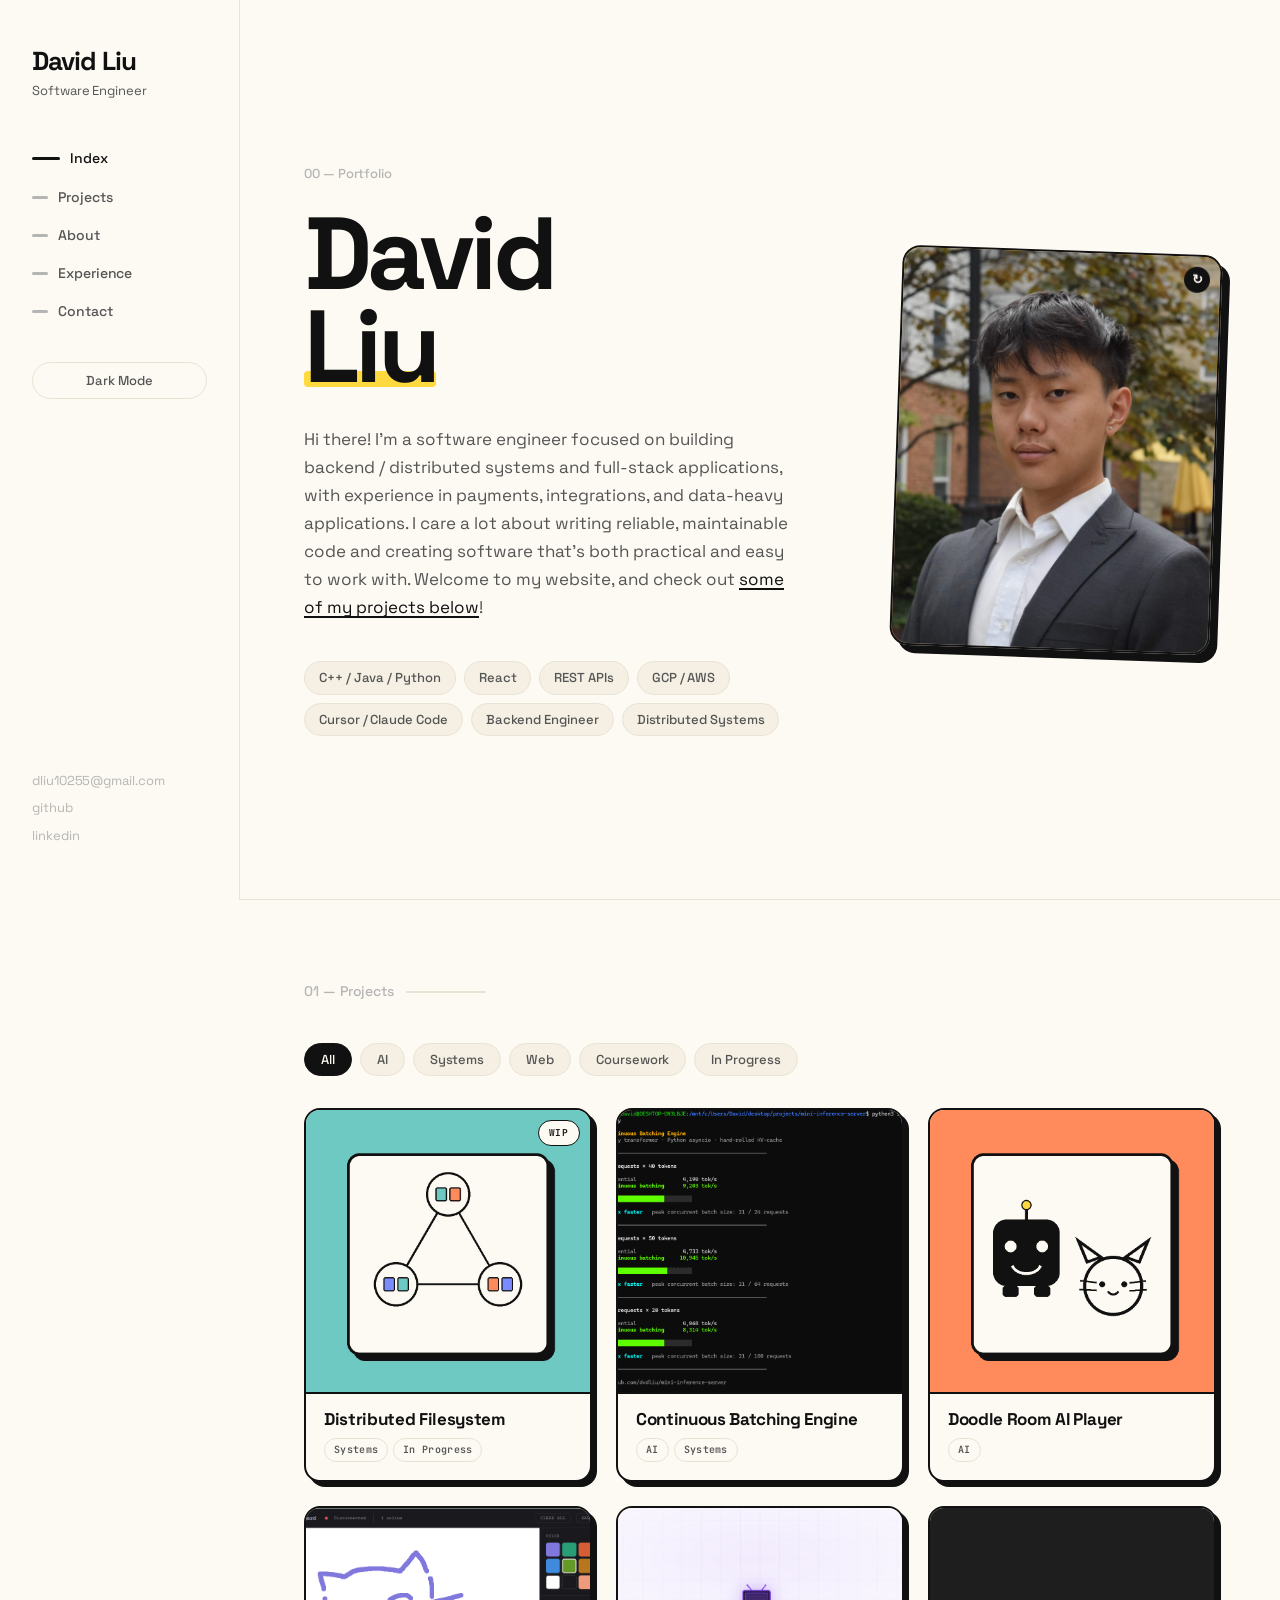
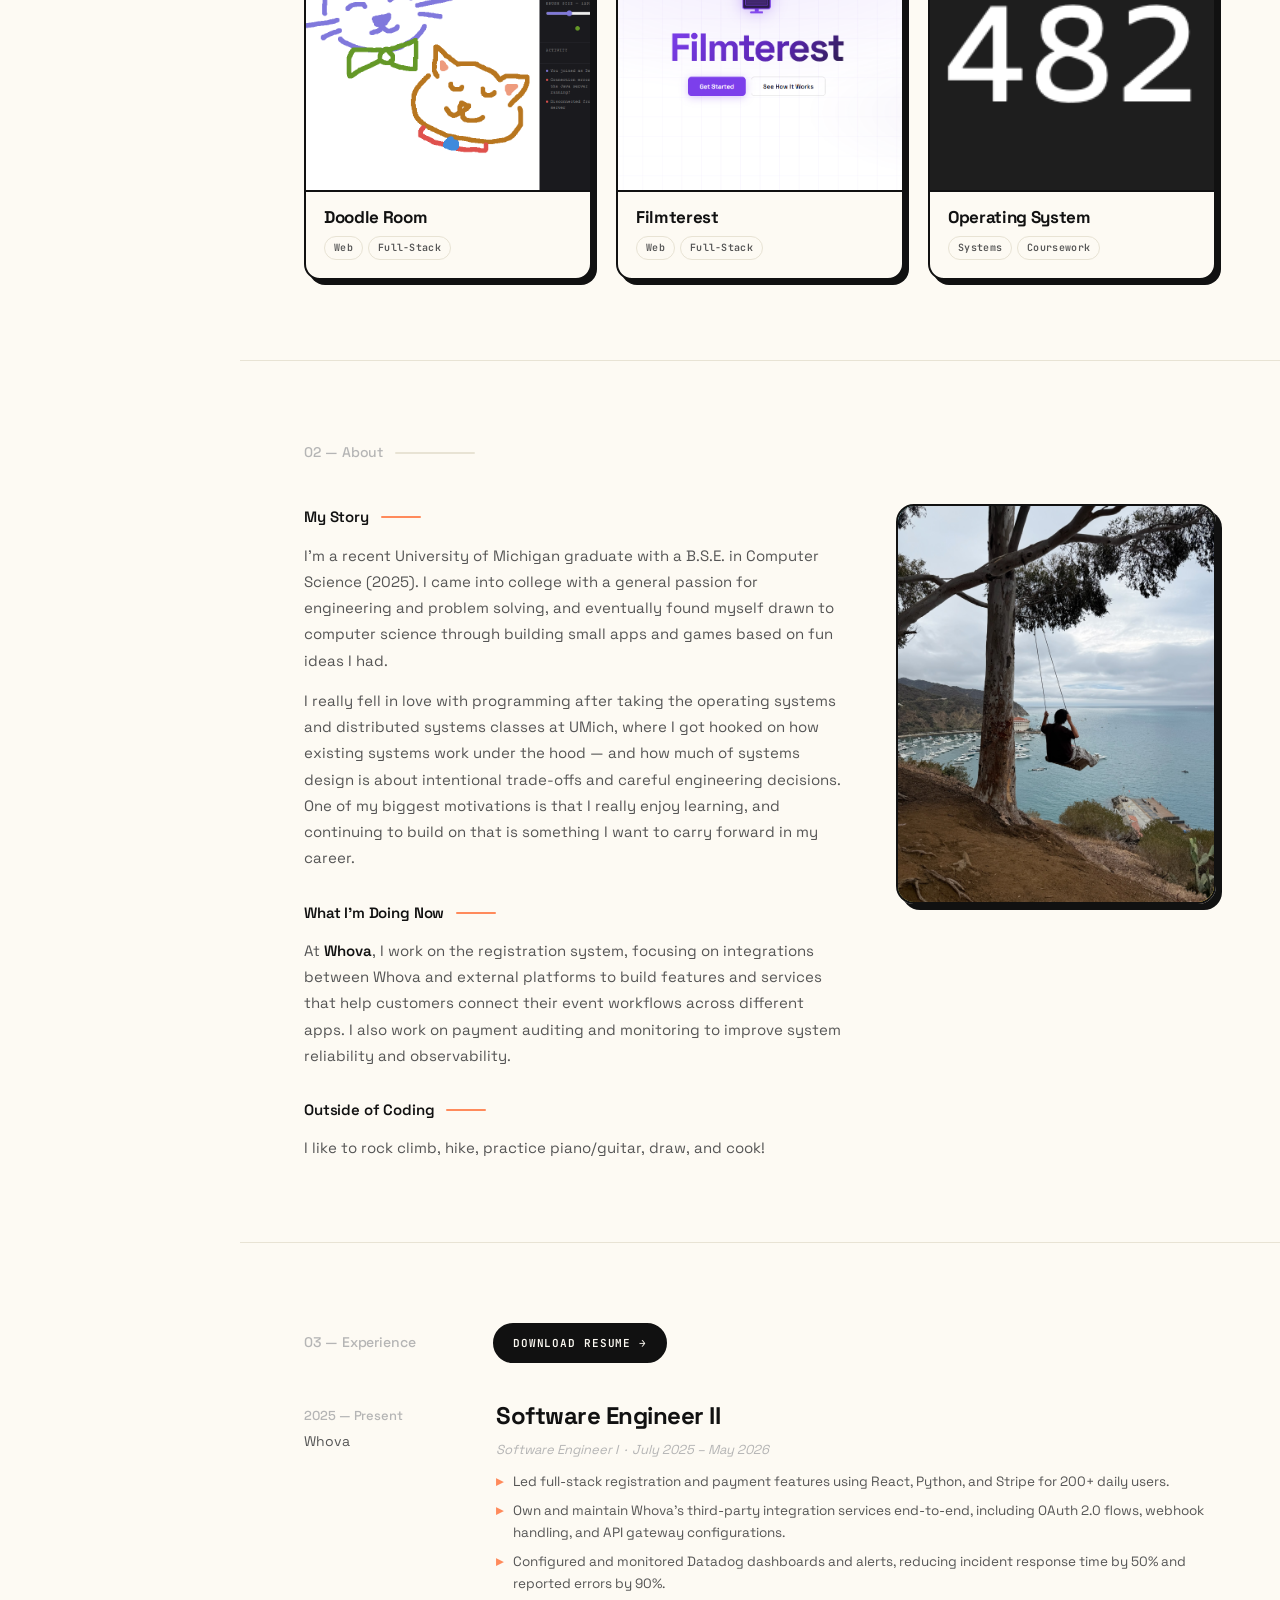
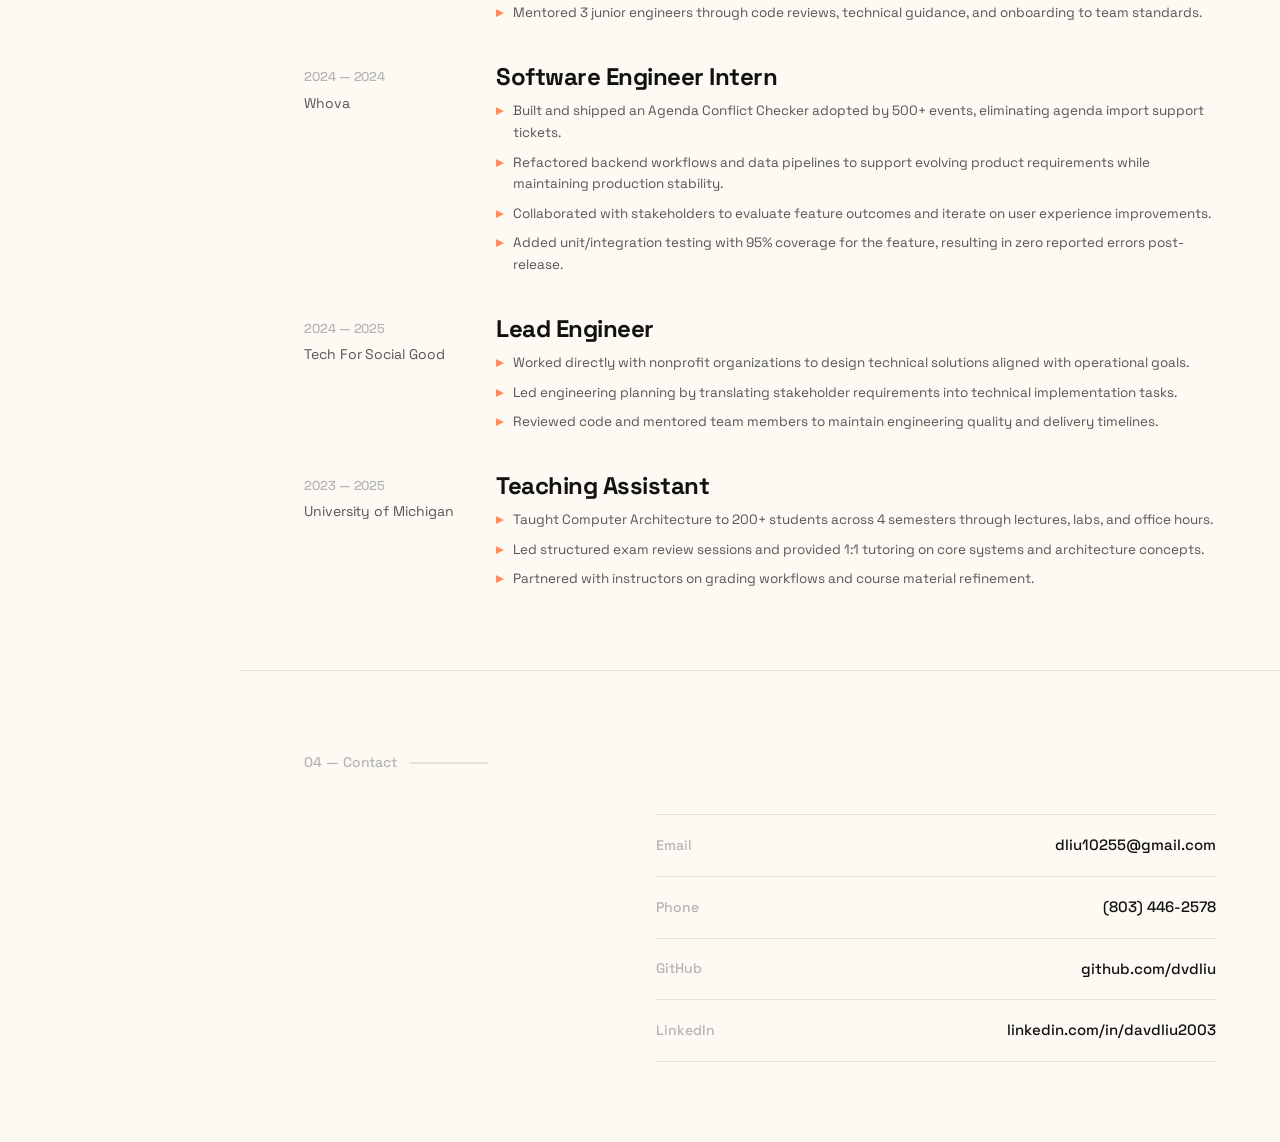
==== commit e2c1af87: "Fix typo" ====
--- a/index.html
+++ b/index.html
@@ -170,7 +170,7 @@
         <a href="projects/filmterest" class="project-card" data-tags="web">
           <div class="project-card-thumb t2">
             <!-- Drop "images/project-2.jpg" to replace placeholder -->
-            <img src="images/filmterest_logo.png" alt="Filmterest" onerror="this.style.display='none'" />
+            <img src="images/filmterest-logo.png" alt="Filmterest" onerror="this.style.display='none'" />
           </div>
           <div class="project-card-body">
             <div class="project-card-name">Filmterest</div>
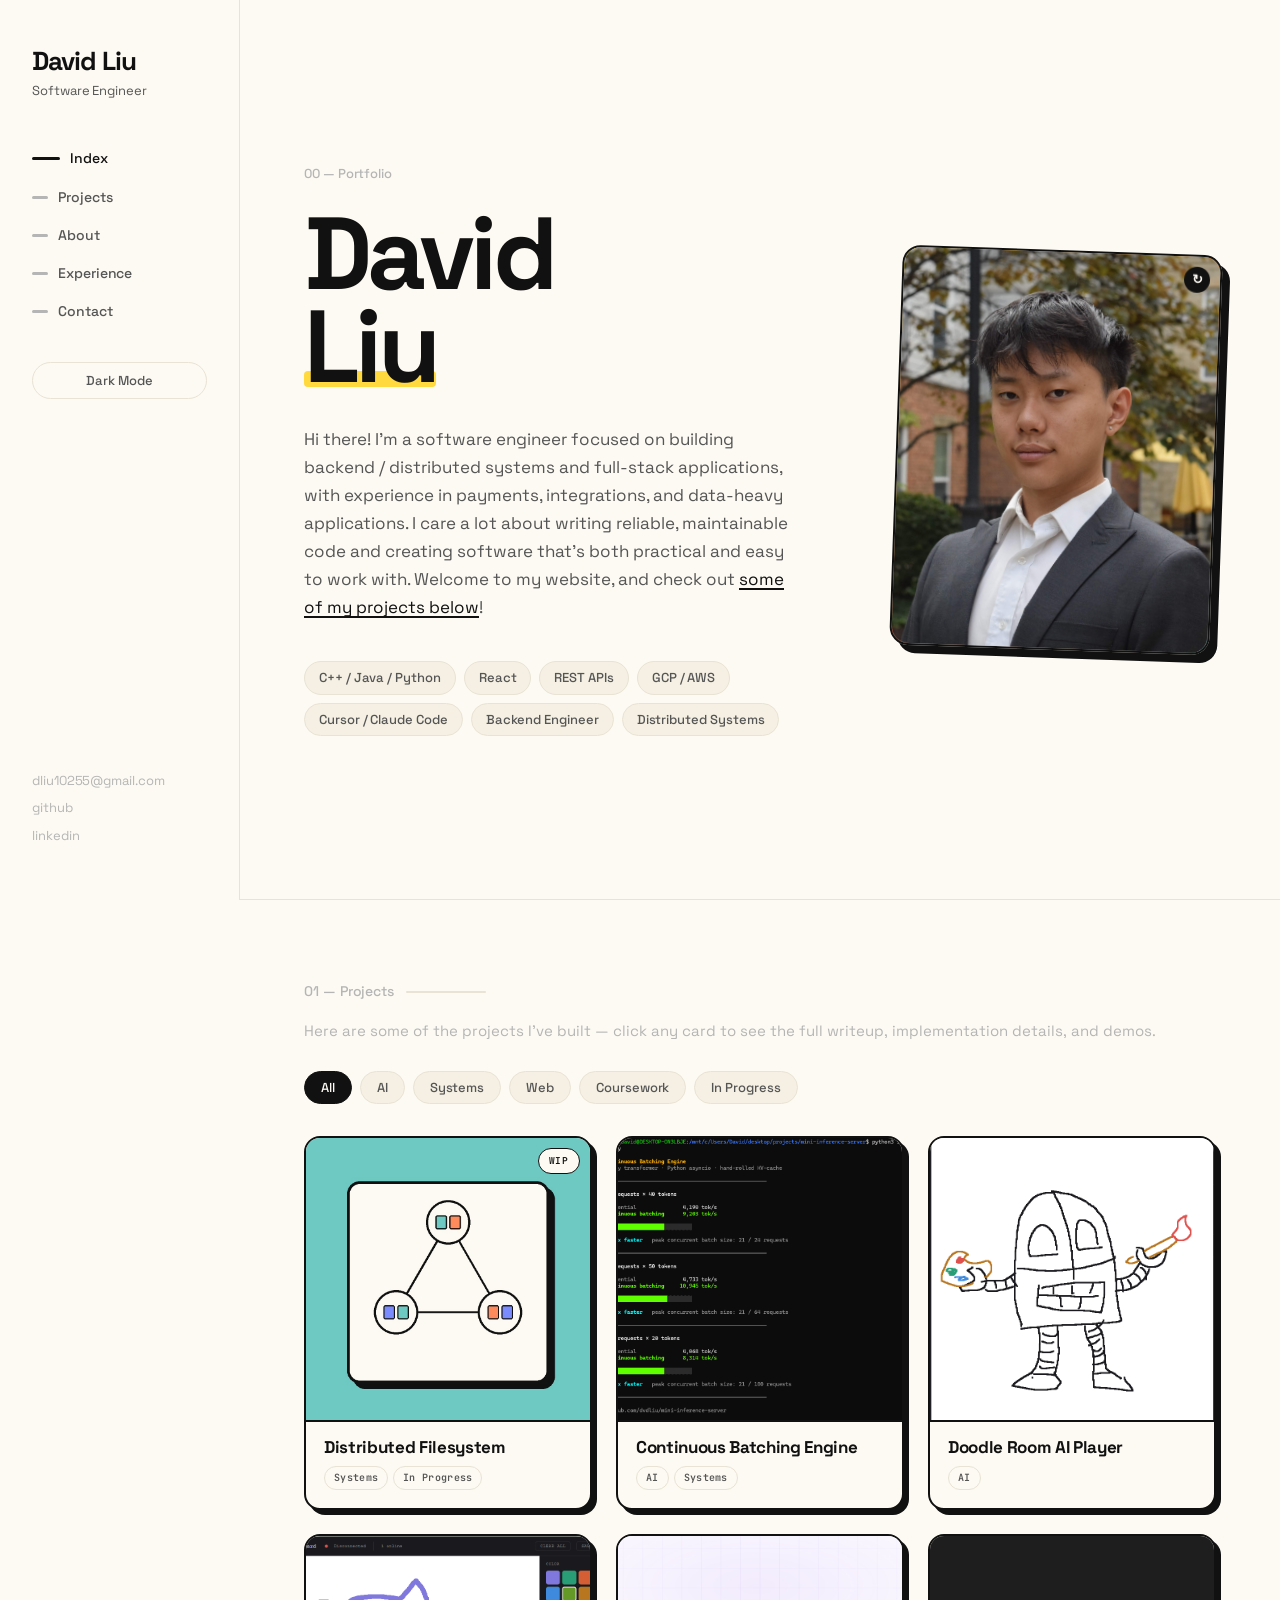
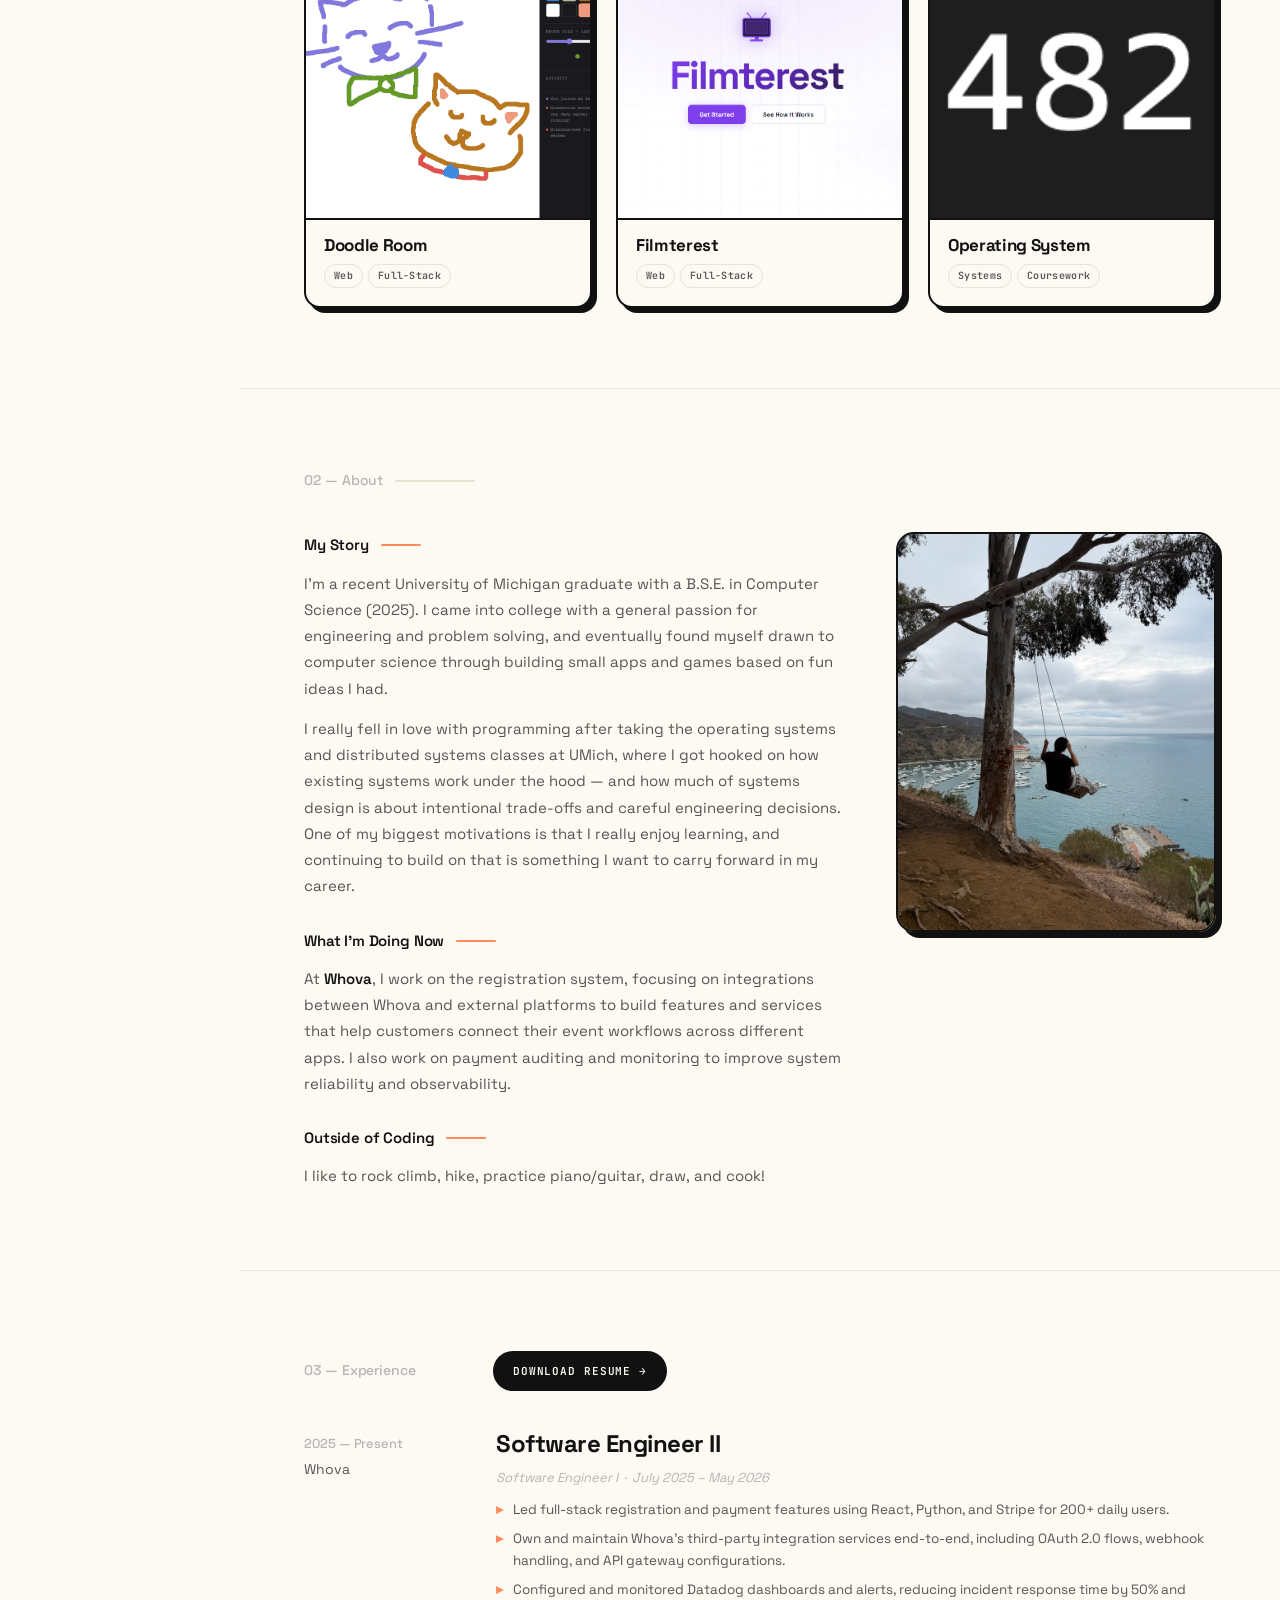
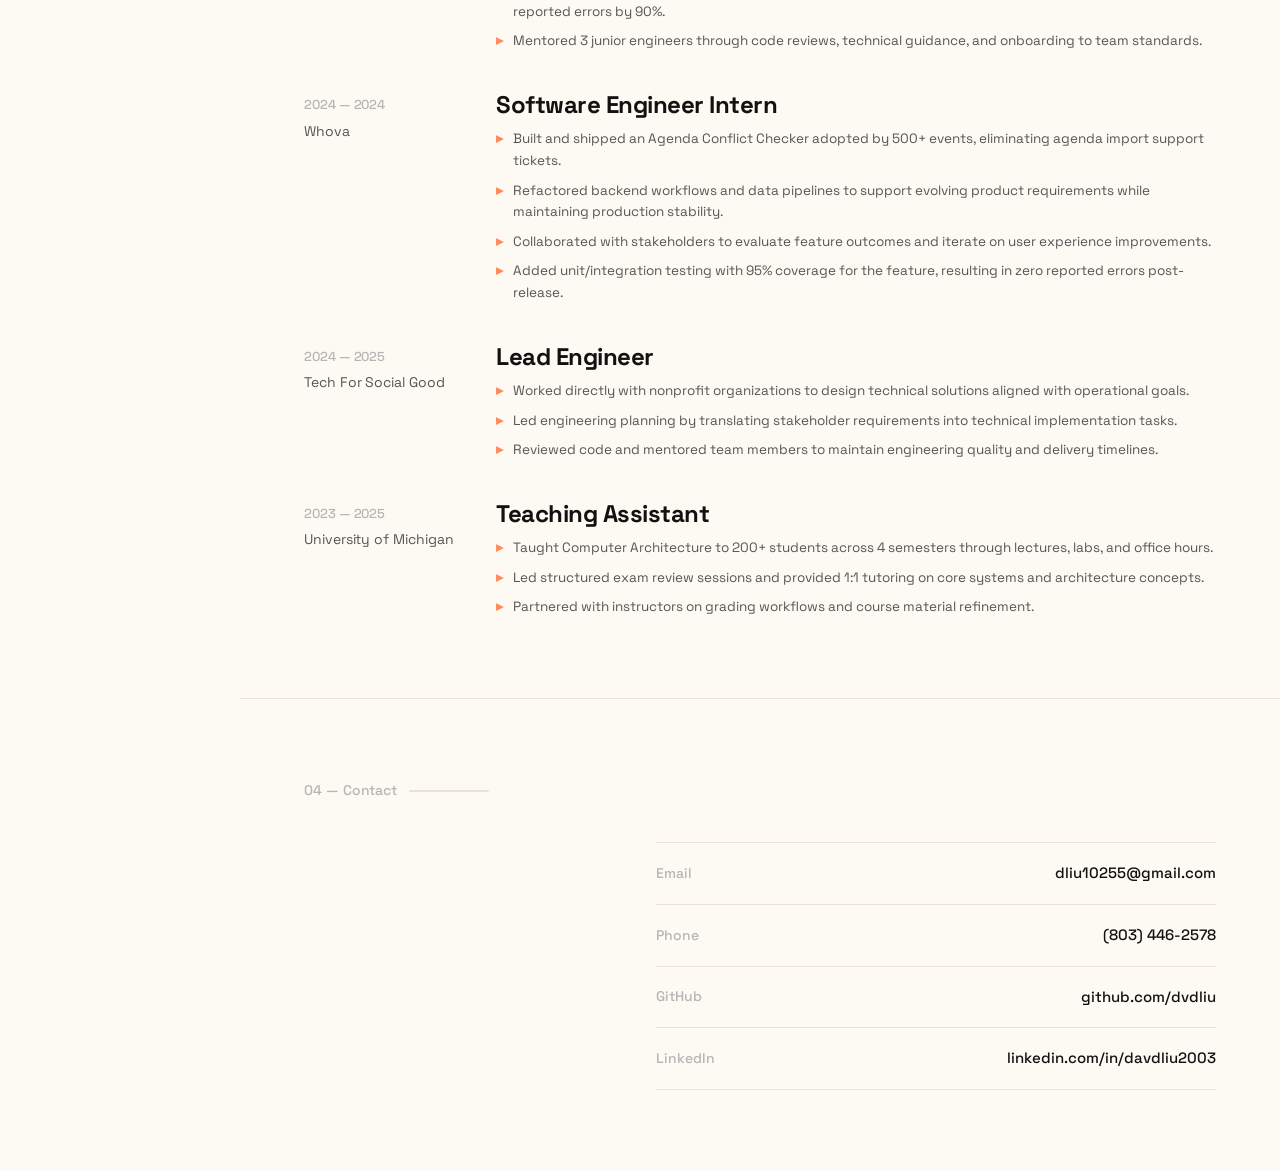
==== commit b6080456: "Add intro to projects section" ====
--- a/index.html
+++ b/index.html
@@ -101,6 +101,7 @@
     <!-- PROJECTS -->
     <section id="projects">
       <div class="section-label">01 — Projects</div>
+      <p class="section-intro">Here are some of the projects I've built — click any card to see the full writeup, implementation details, and demos.</p>
 
       <div class="project-filters" role="group" aria-label="Filter projects by type">
         <button class="filter-chip active" data-filter="all">All</button>
--- a/styles.css
+++ b/styles.css
@@ -206,6 +206,14 @@
   display: flex;
   align-items: center;
   gap: 12px;
+}
+
+.section-intro {
+  font-size: 15px;
+  color: var(--ink-faint);
+  margin-top: -24px;
+  margin-bottom: 28px;
+  line-height: 1.6;
 }
 
 .section-label::after {
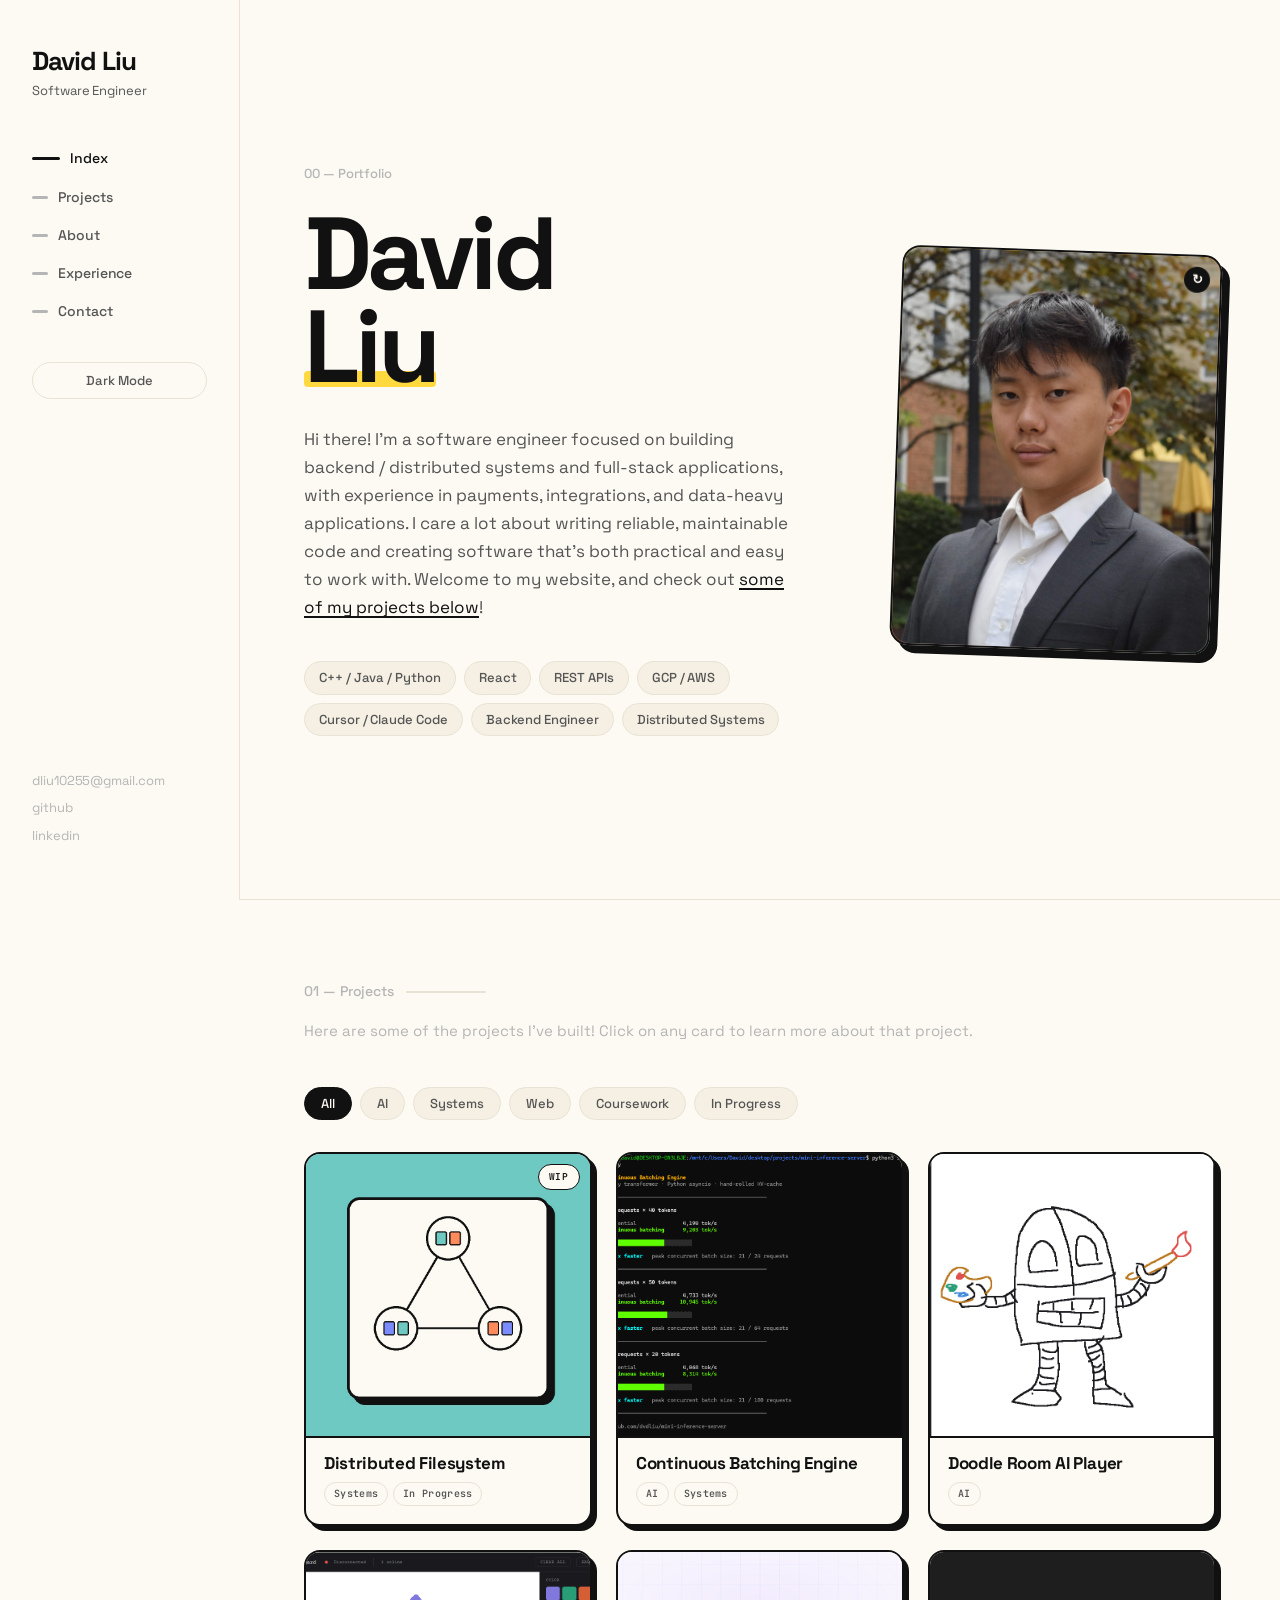
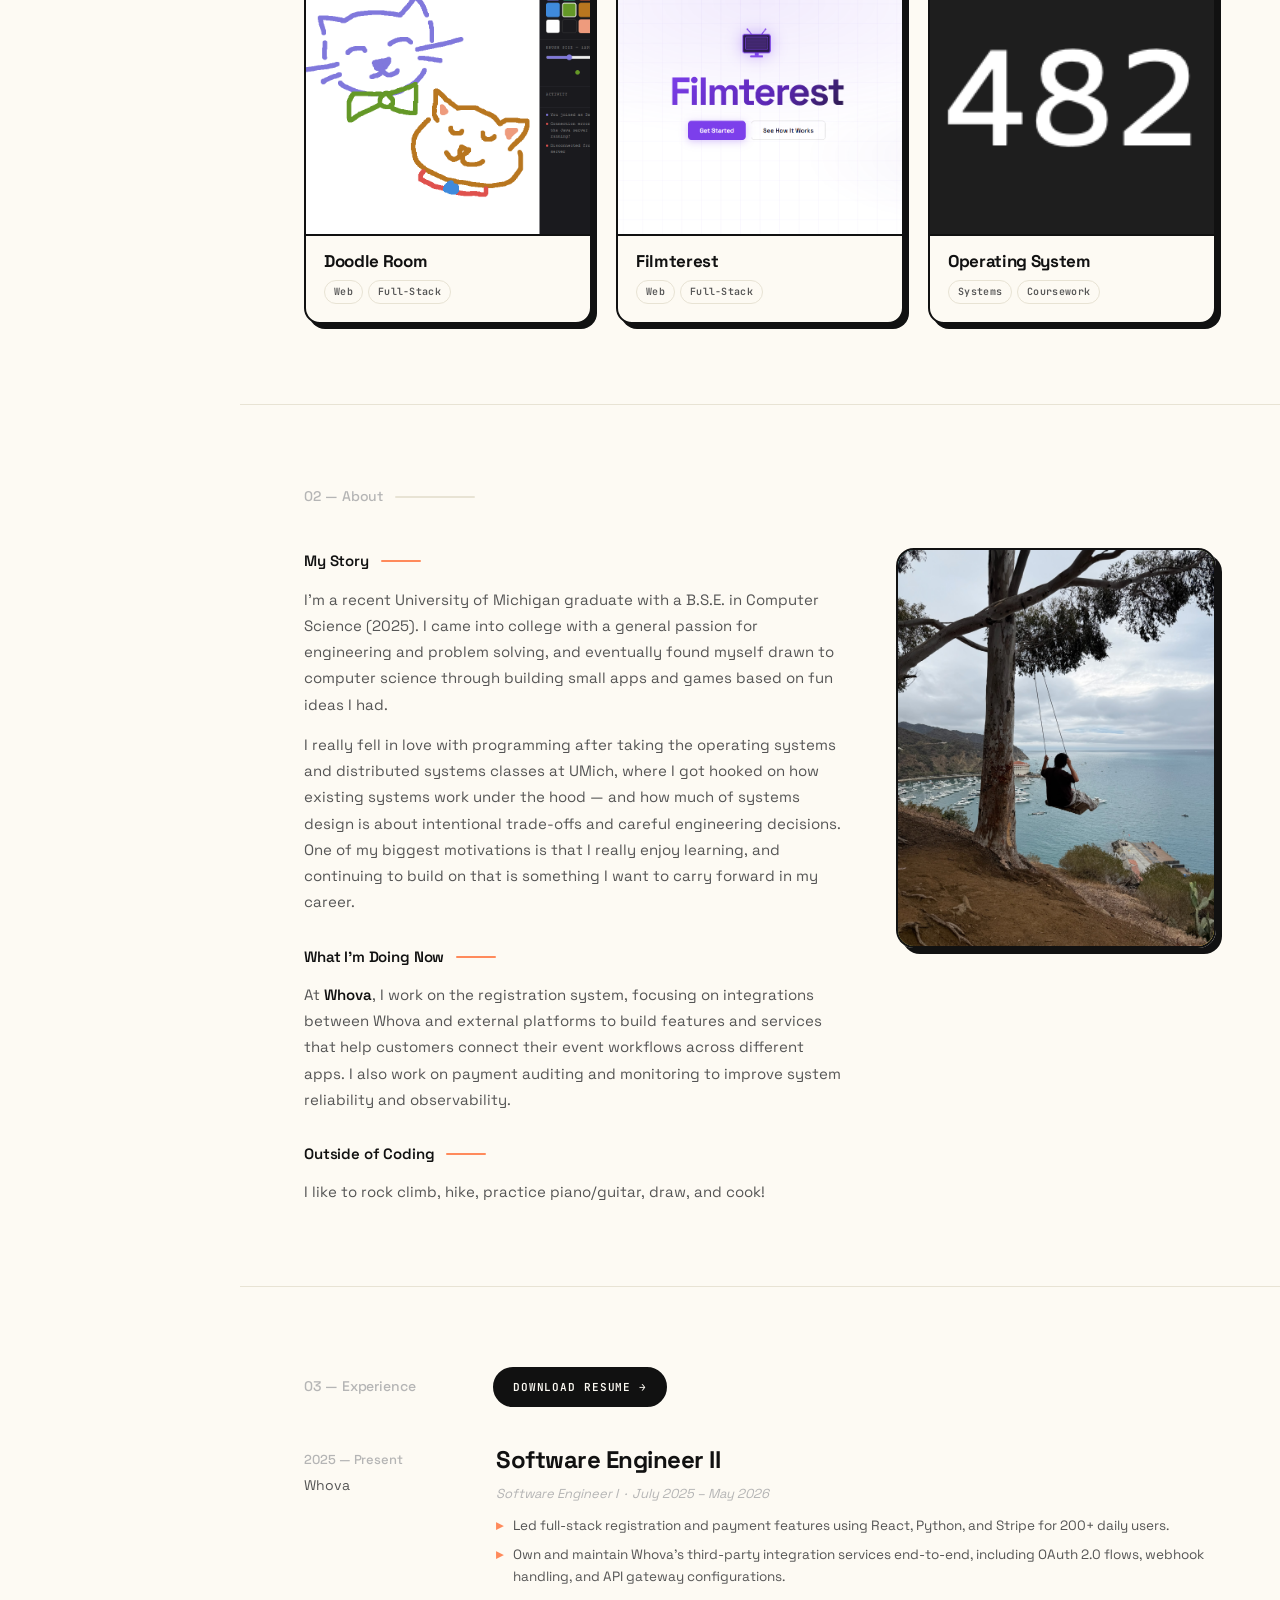
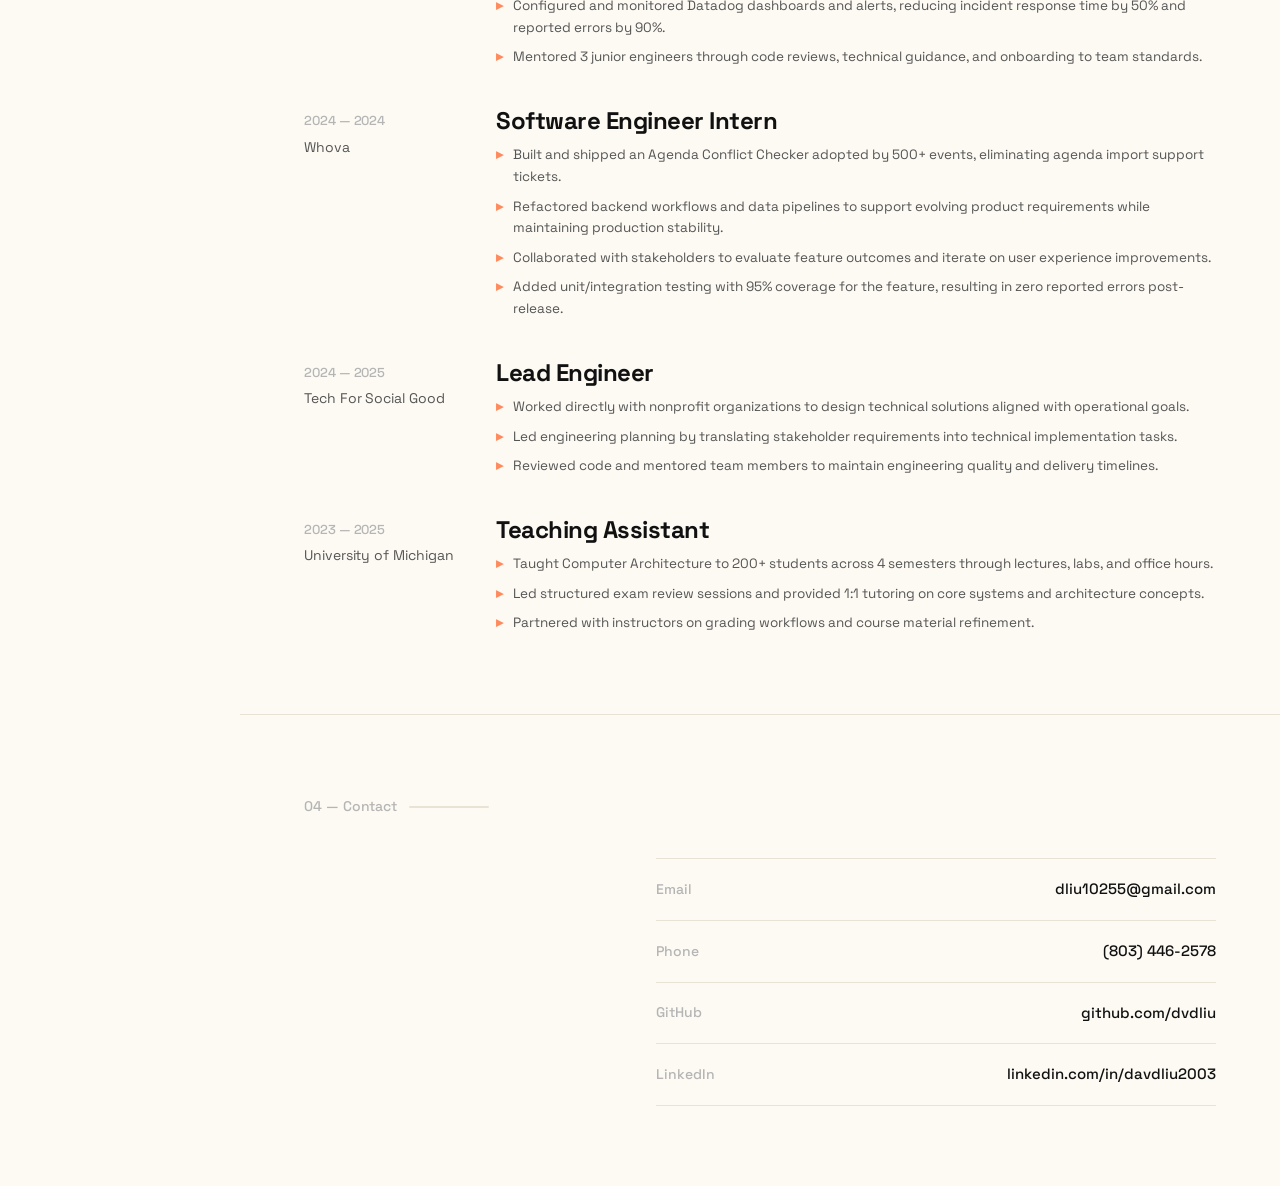
==== commit 05a2659b: "Update spacing" ====
--- a/index.html
+++ b/index.html
@@ -101,7 +101,7 @@
     <!-- PROJECTS -->
     <section id="projects">
       <div class="section-label">01 — Projects</div>
-      <p class="section-intro">Here are some of the projects I've built — click any card to see the full writeup, implementation details, and demos.</p>
+      <p class="section-intro">Here are some of the projects I've built! Click on any card to learn more about that project.</p>
 
       <div class="project-filters" role="group" aria-label="Filter projects by type">
         <button class="filter-chip active" data-filter="all">All</button>
--- a/styles.css
+++ b/styles.css
@@ -212,7 +212,7 @@
   font-size: 15px;
   color: var(--ink-faint);
   margin-top: -24px;
-  margin-bottom: 28px;
+  margin-bottom: 44px;
   line-height: 1.6;
 }
 
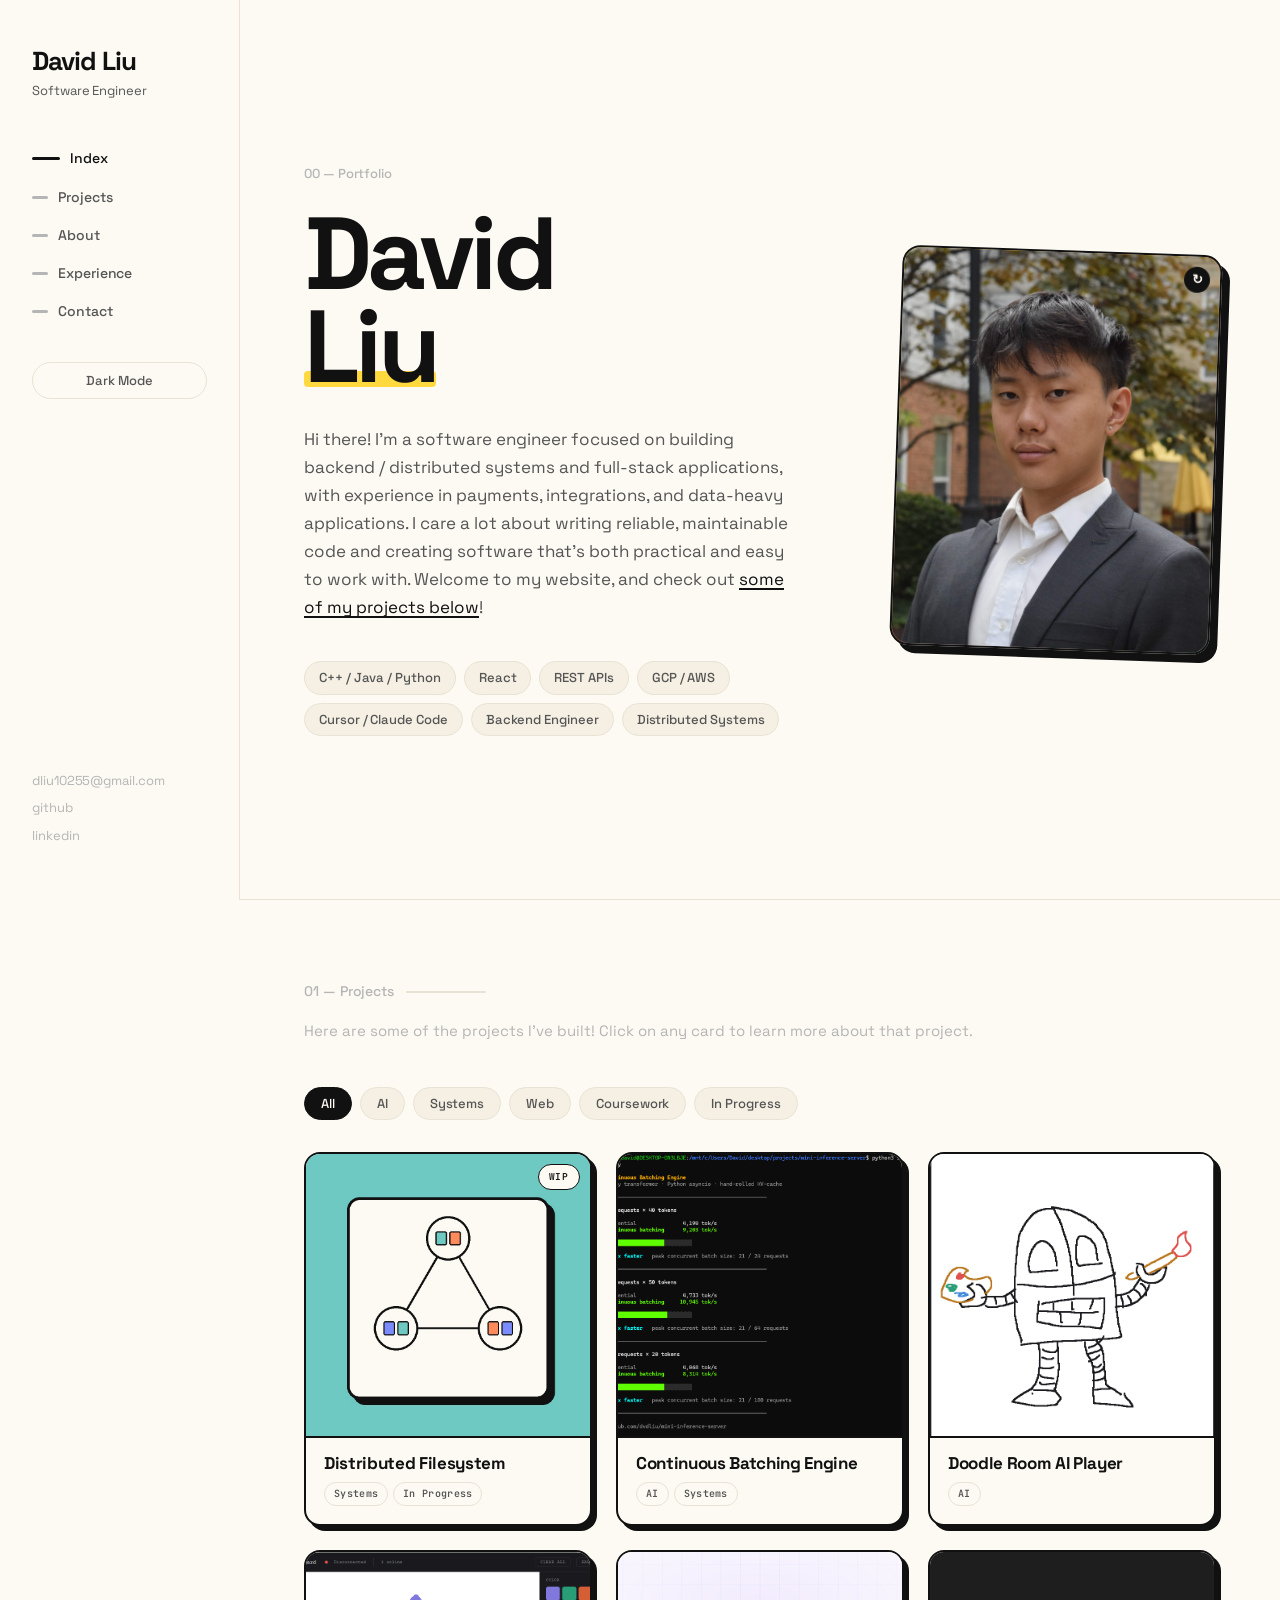
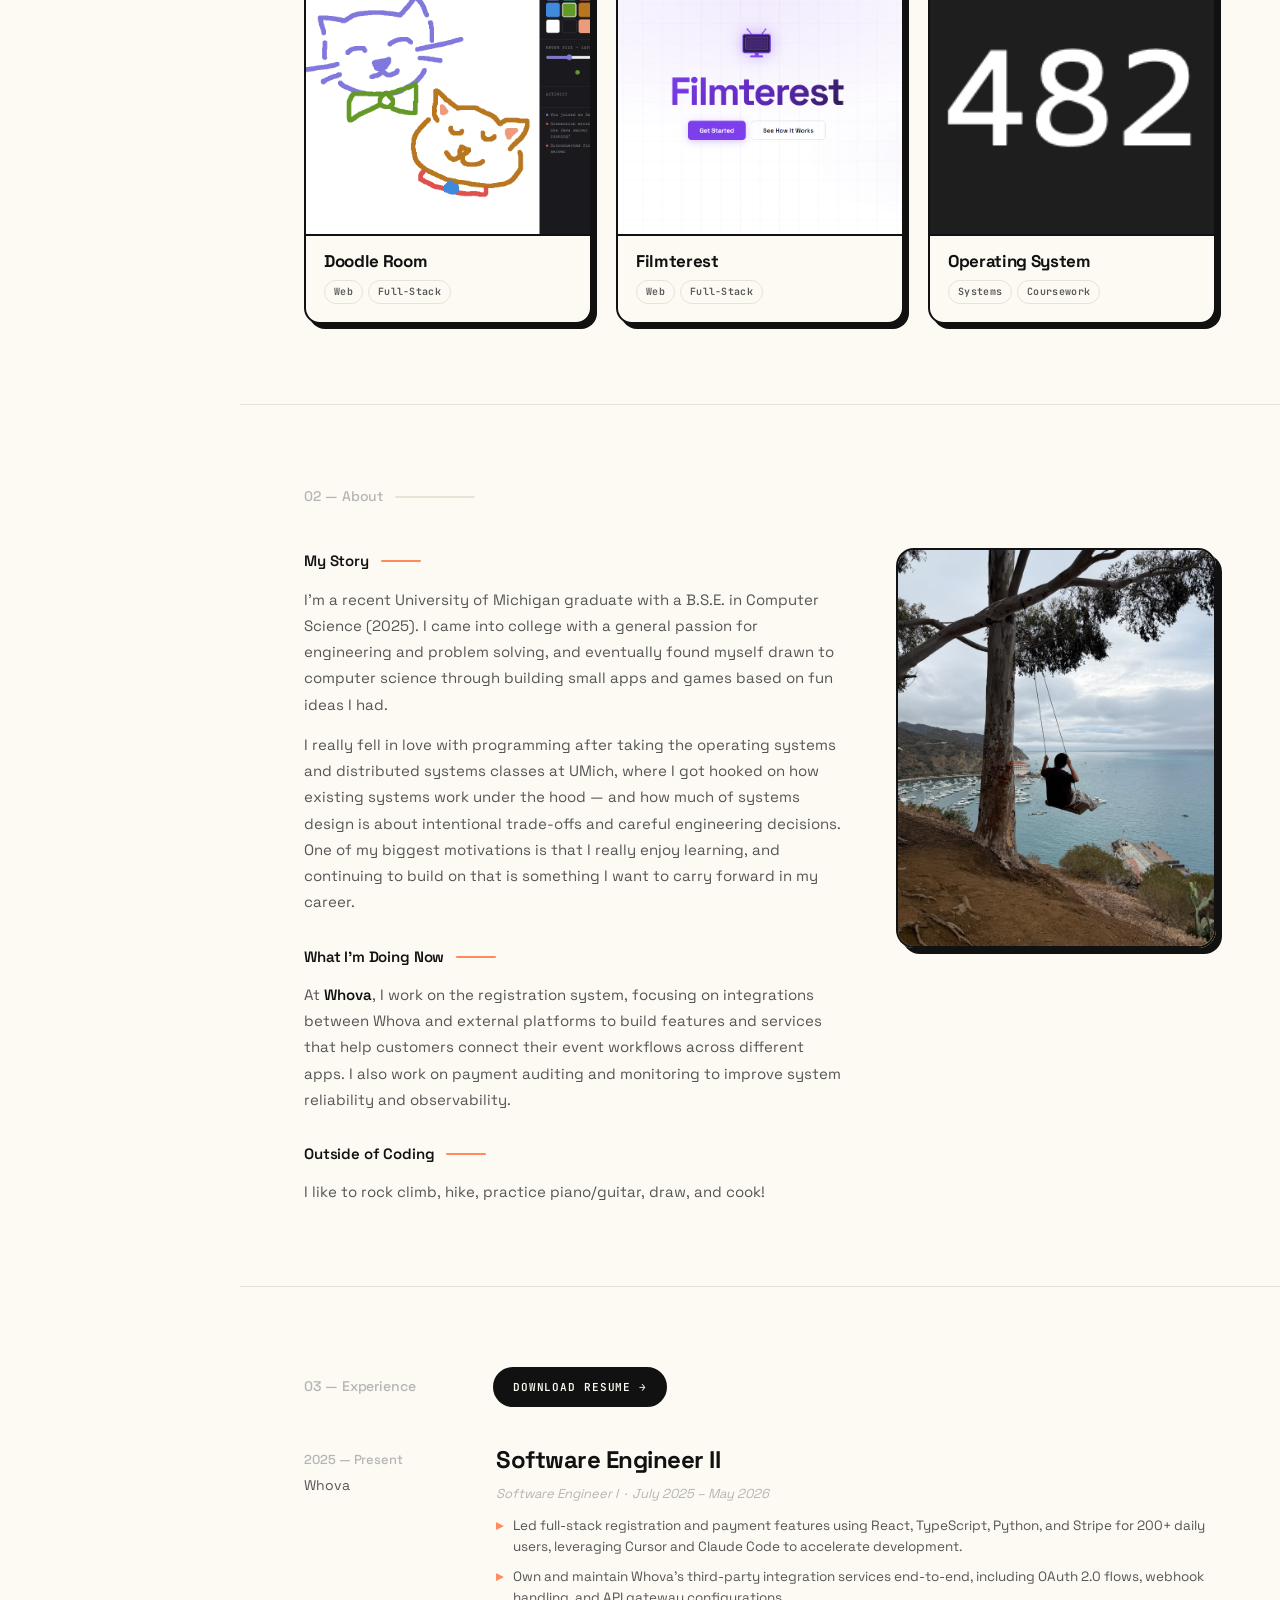
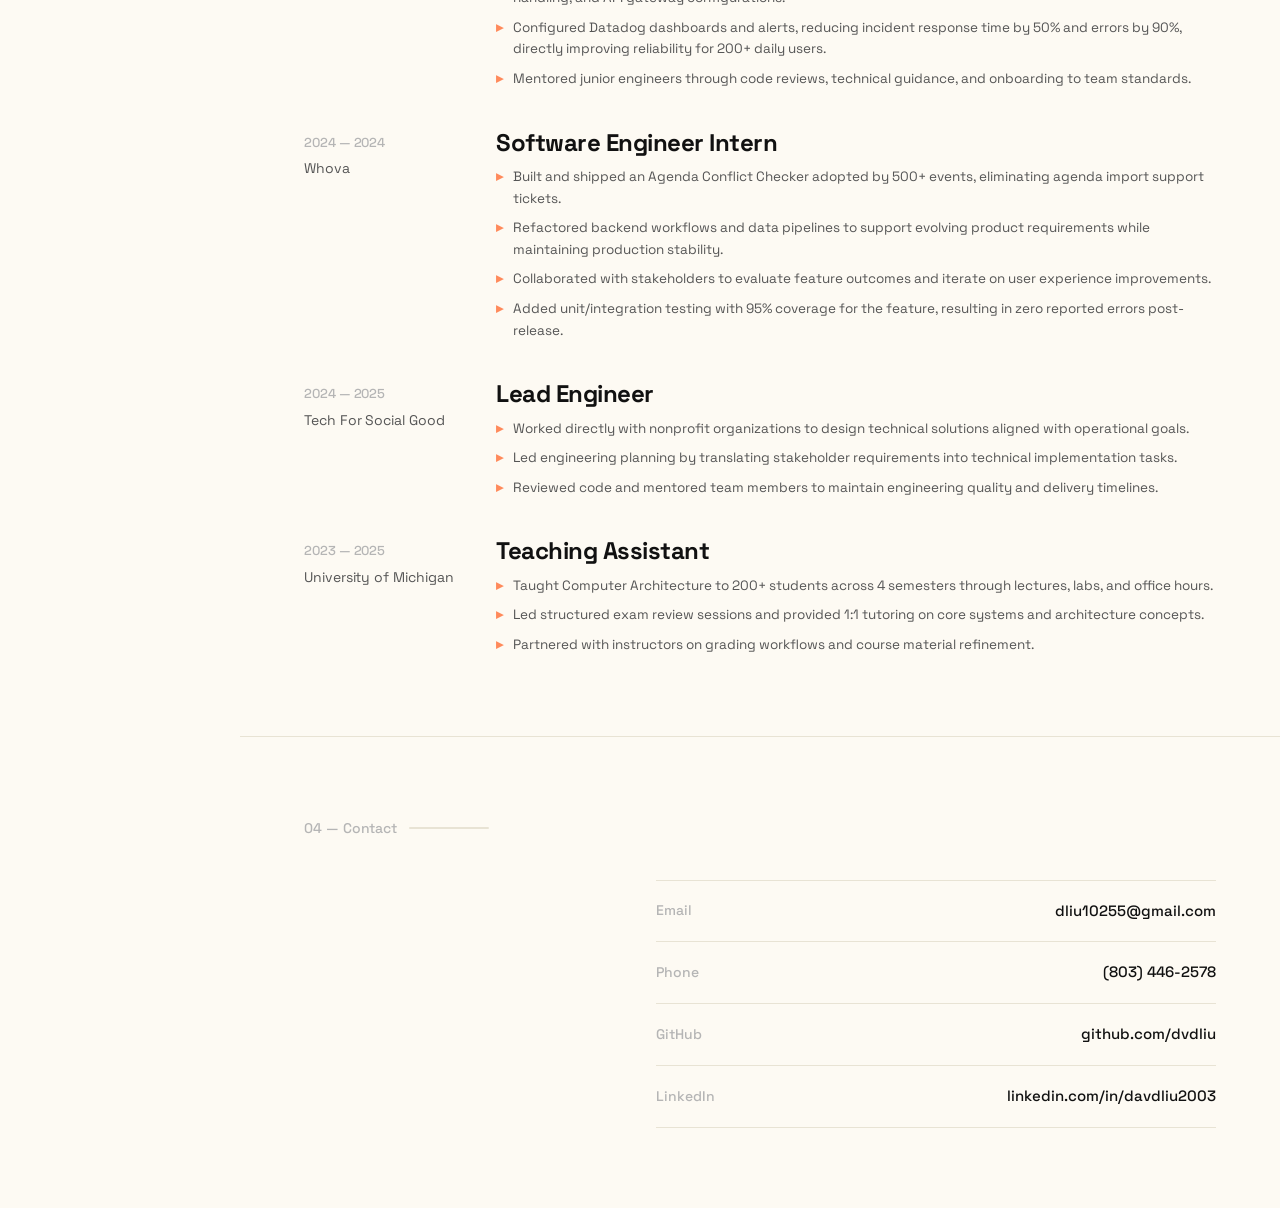
==== commit 19a9ff2b: "Update experience" ====
--- a/index.html
+++ b/index.html
@@ -279,13 +279,13 @@
             <div style="font-size:13px; color:var(--ink-faint); margin-bottom:10px; font-style:italic;">Software Engineer I &nbsp;·&nbsp; July 2025 – May 2026</div>
 
             <ul class="exp-bullets">
-              <li>Led full-stack registration and payment features using React, Python, and Stripe for 200+ daily users.</li>
+              <li>Led full-stack registration and payment features using React, TypeScript, Python, and Stripe for 200+ daily users, leveraging Cursor and Claude Code to accelerate development.</li>
 
               <li>Own and maintain Whova's third-party integration services end-to-end, including OAuth 2.0 flows, webhook handling, and API gateway configurations.</li>
 
-              <li>Configured and monitored Datadog dashboards and alerts, reducing incident response time by 50% and reported errors by 90%.</li>
-
-              <li>Mentored 3 junior engineers through code reviews, technical guidance, and onboarding to team standards.</li>
+              <li>Configured Datadog dashboards and alerts, reducing incident response time by 50% and errors by 90%, directly improving reliability for 200+ daily users.</li>
+
+              <li>Mentored junior engineers through code reviews, technical guidance, and onboarding to team standards.</li>
             </ul>
           </div>
         </div>
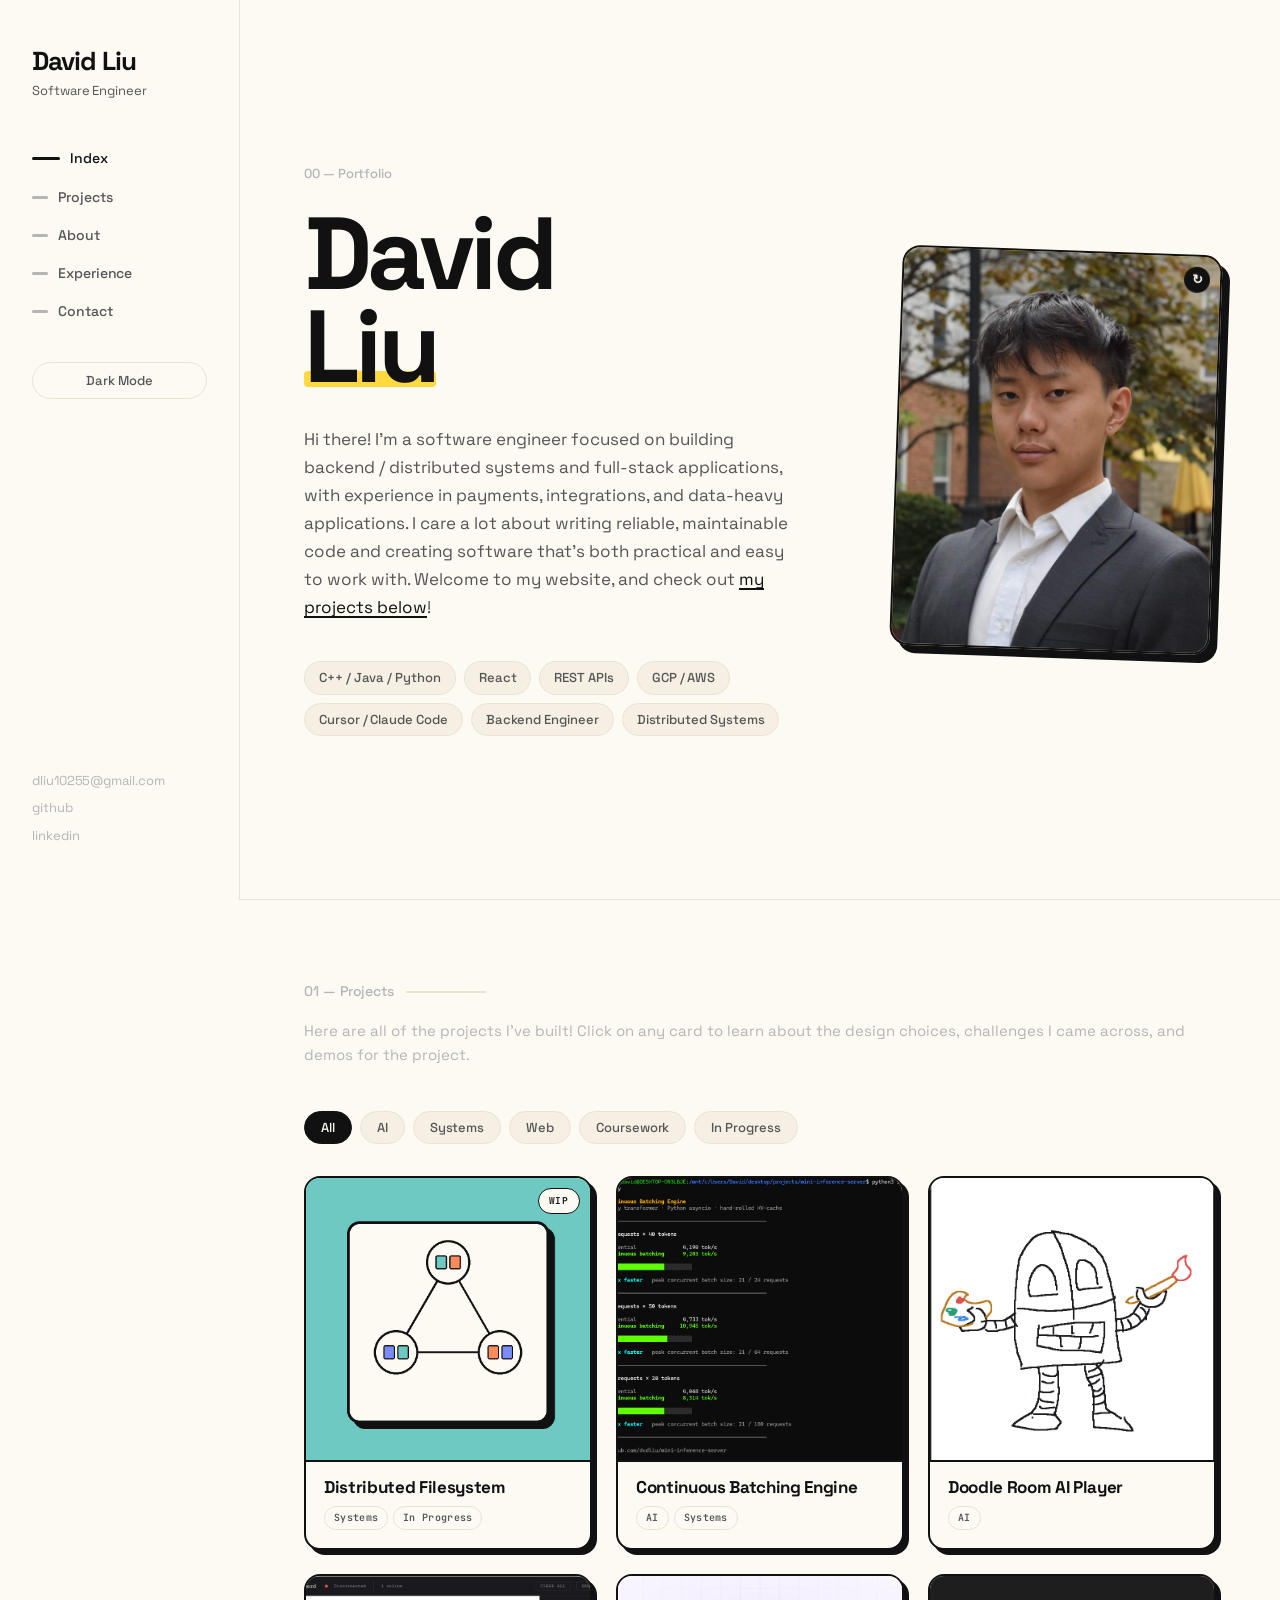
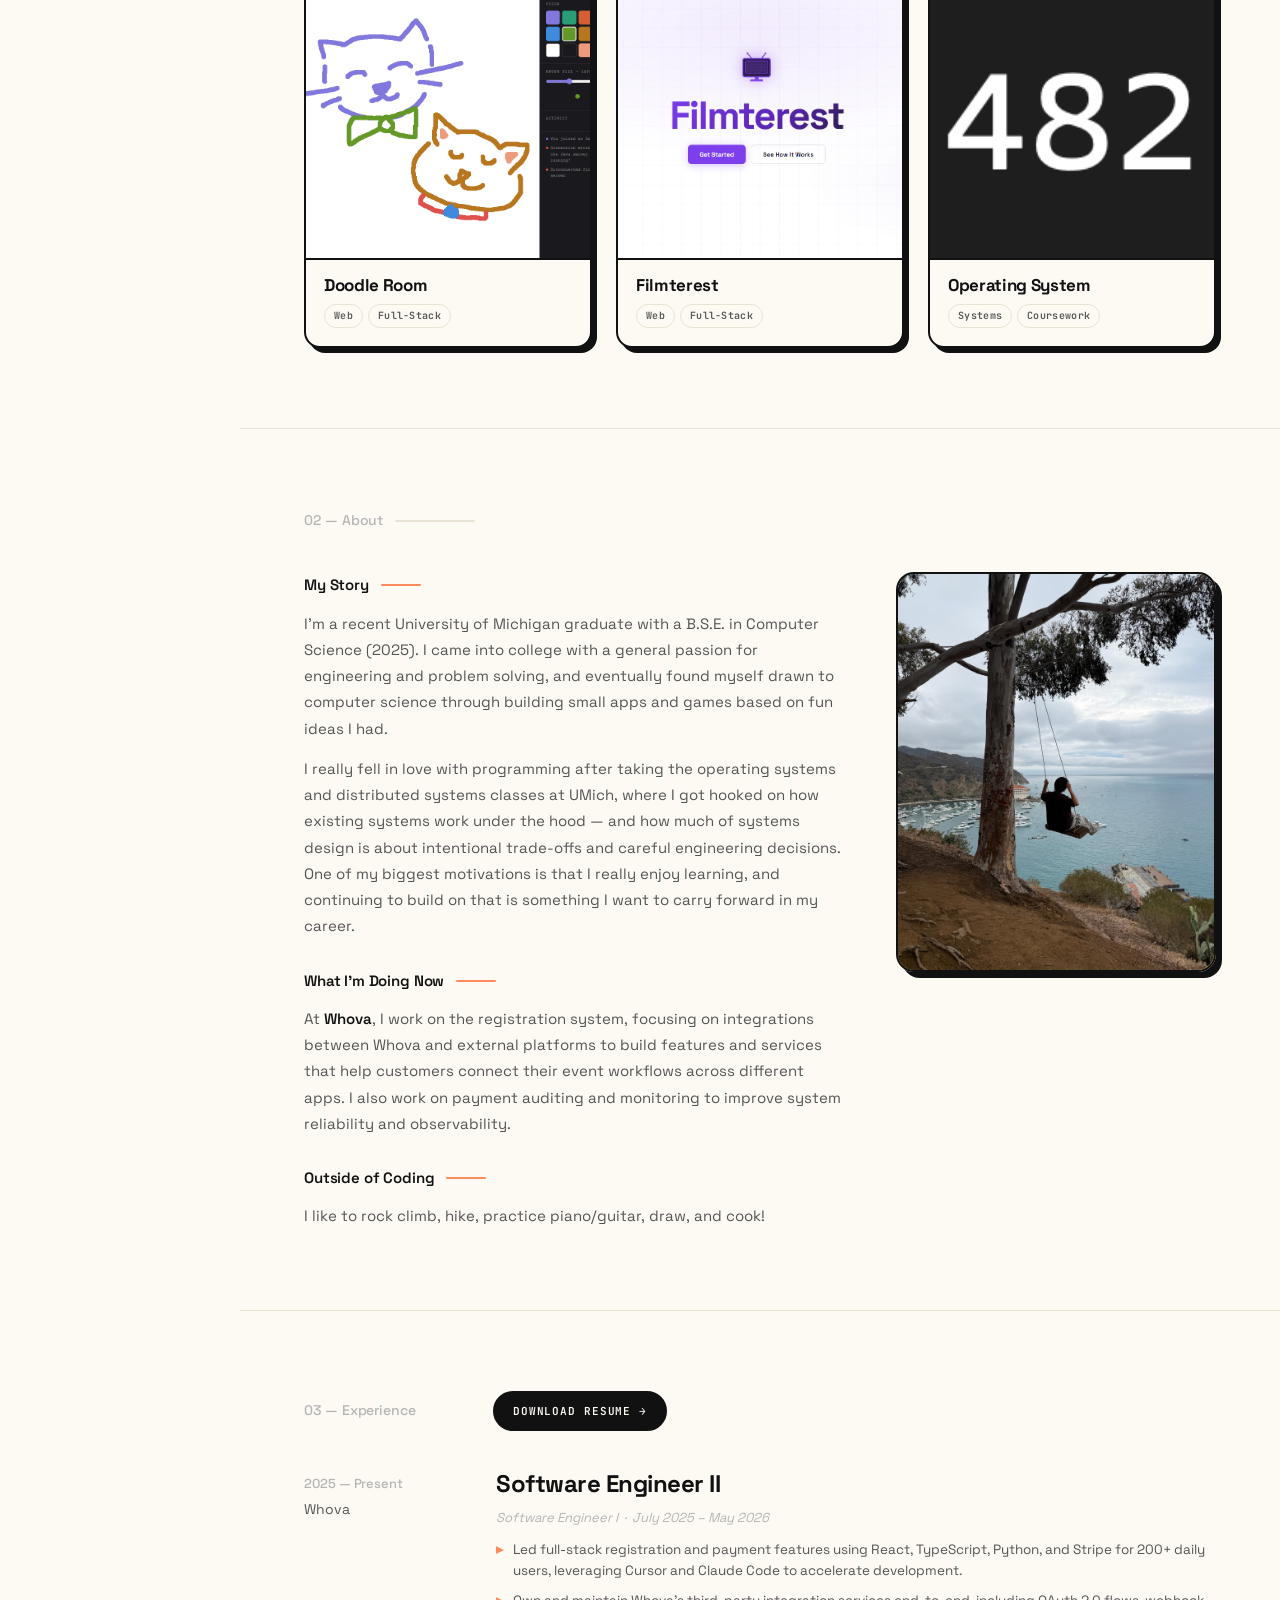
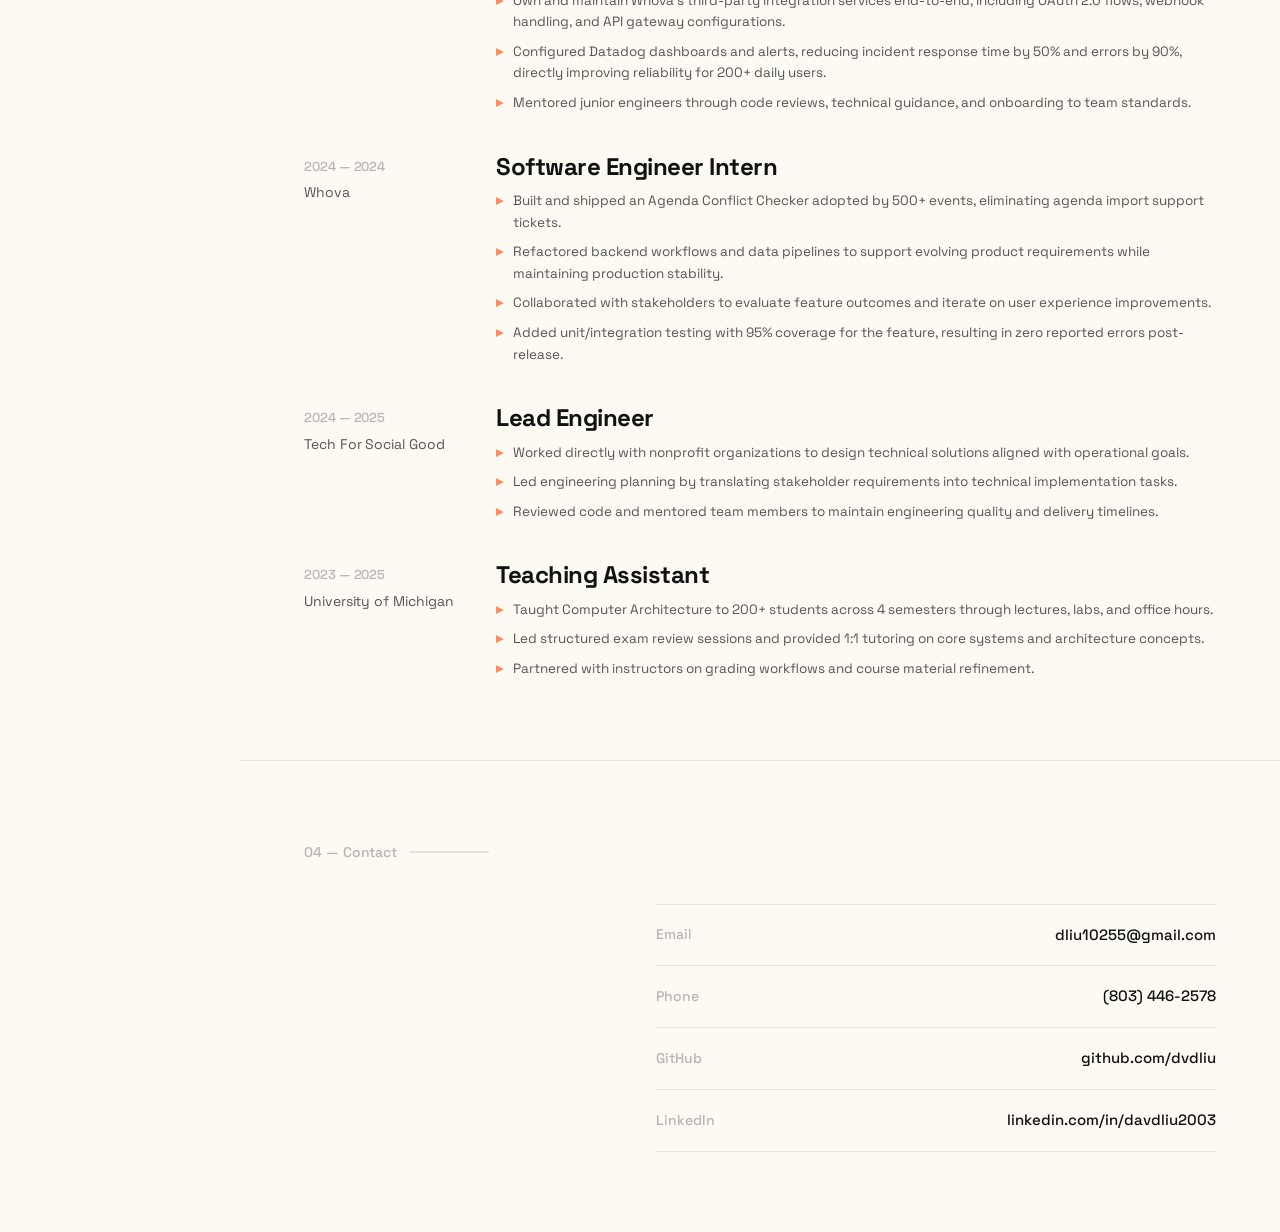
==== commit 7e261c80: "Update filmterest and os project content" ====
--- a/index.html
+++ b/index.html
@@ -67,7 +67,7 @@
       Hi there! I'm a software engineer focused on building backend / distributed systems and full-stack applications, 
       with experience in payments, integrations, and data-heavy applications. 
       I care a lot about writing reliable, maintainable code and creating software that’s both practical 
-      and easy to work with. Welcome to my website, and check out <a href="#projects">some of my projects below</a>!
+      and easy to work with. Welcome to my website, and check out <a href="#projects">my projects below</a>!
       </p>
 
       <div class="hero-tags">
@@ -101,7 +101,7 @@
     <!-- PROJECTS -->
     <section id="projects">
       <div class="section-label">01 — Projects</div>
-      <p class="section-intro">Here are some of the projects I've built! Click on any card to learn more about that project.</p>
+      <p class="section-intro">Here are all of the projects I've built! Click on any card to learn about the design choices, challenges I came across, and demos for the project.</p>
 
       <div class="project-filters" role="group" aria-label="Filter projects by type">
         <button class="filter-chip active" data-filter="all">All</button>
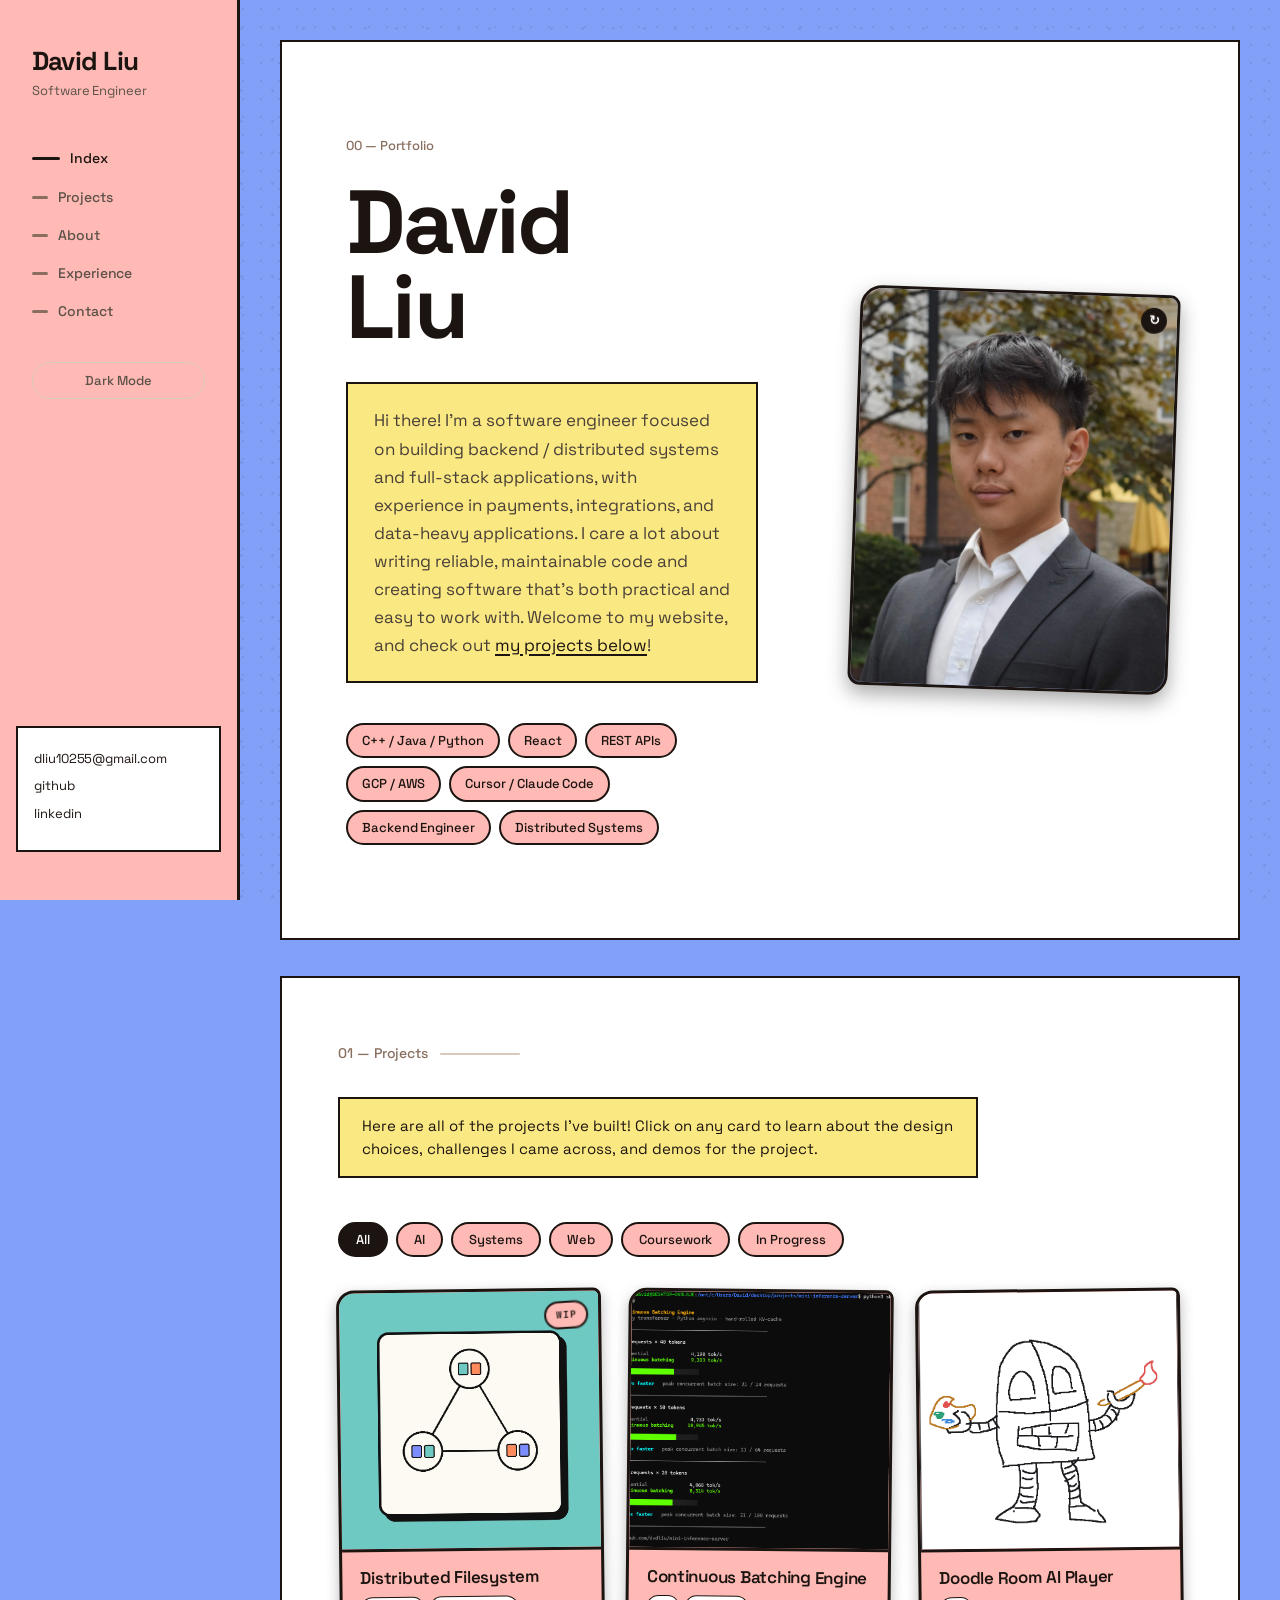
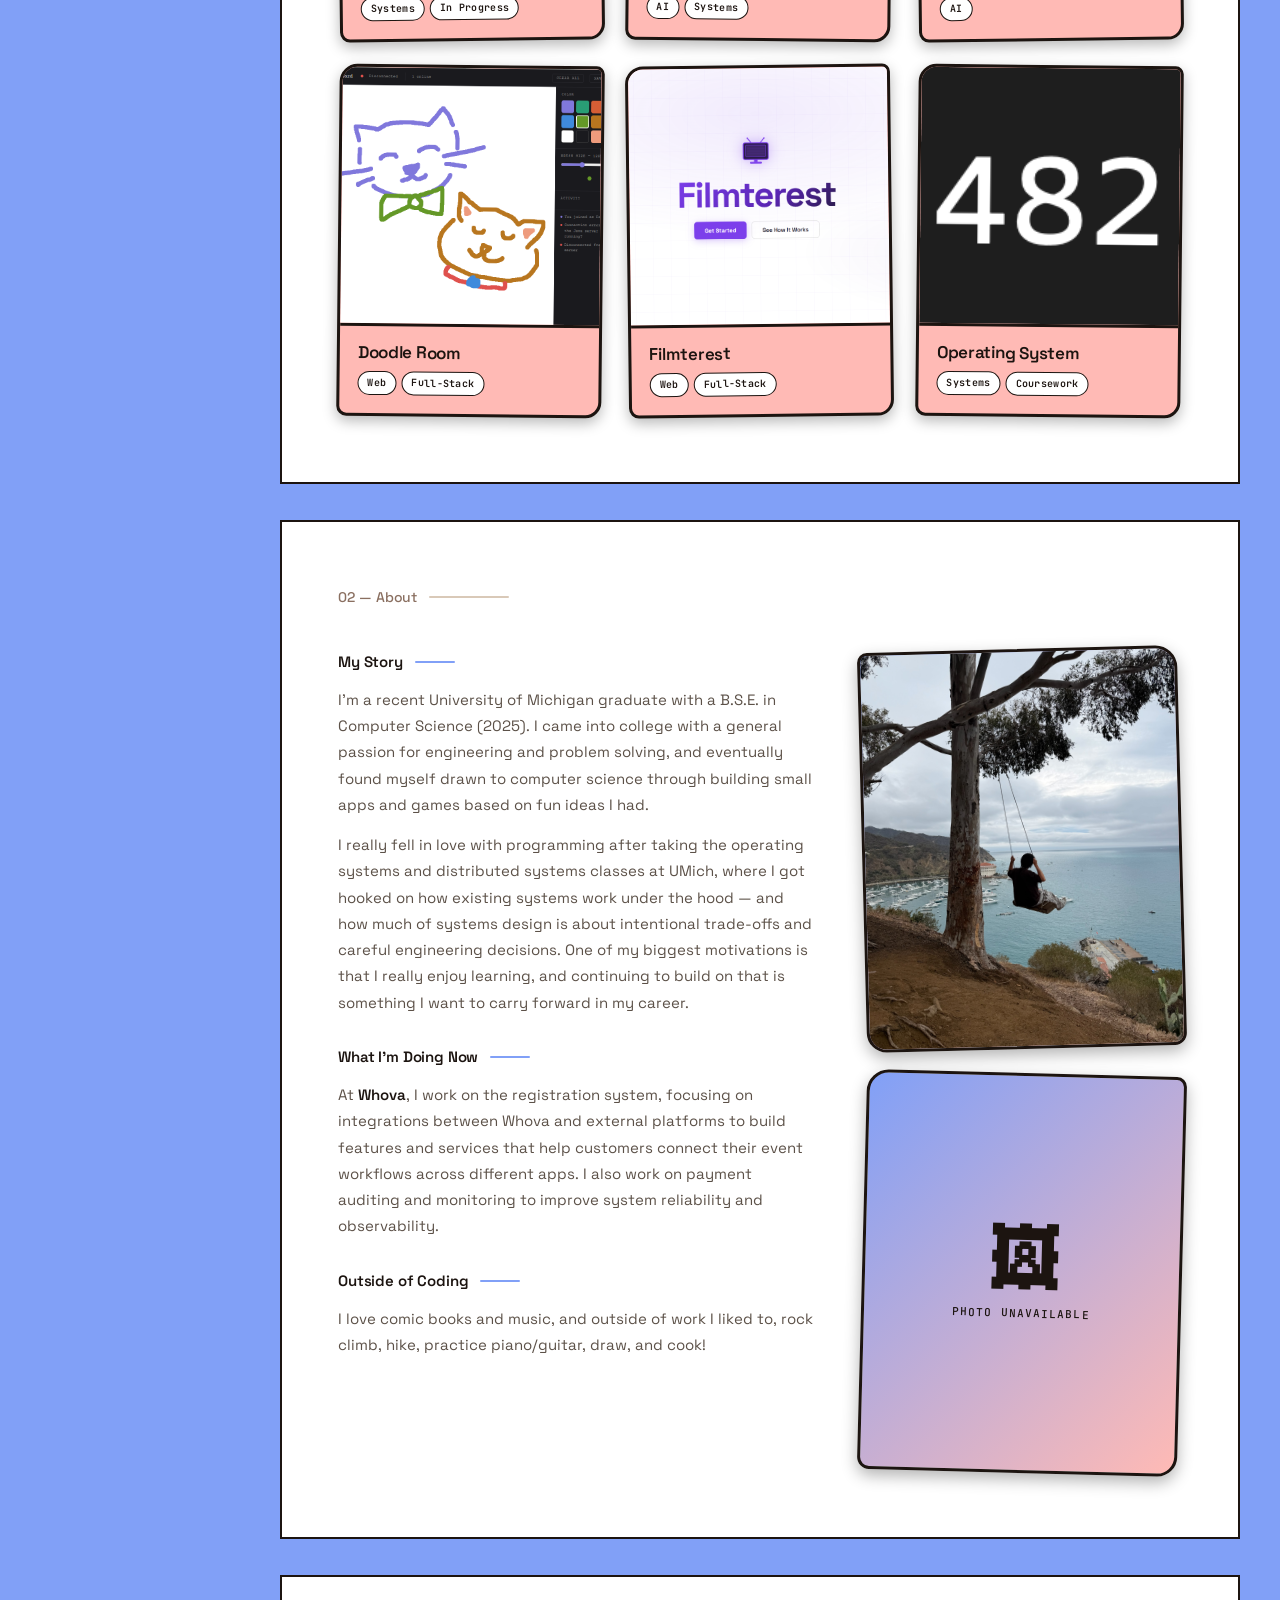
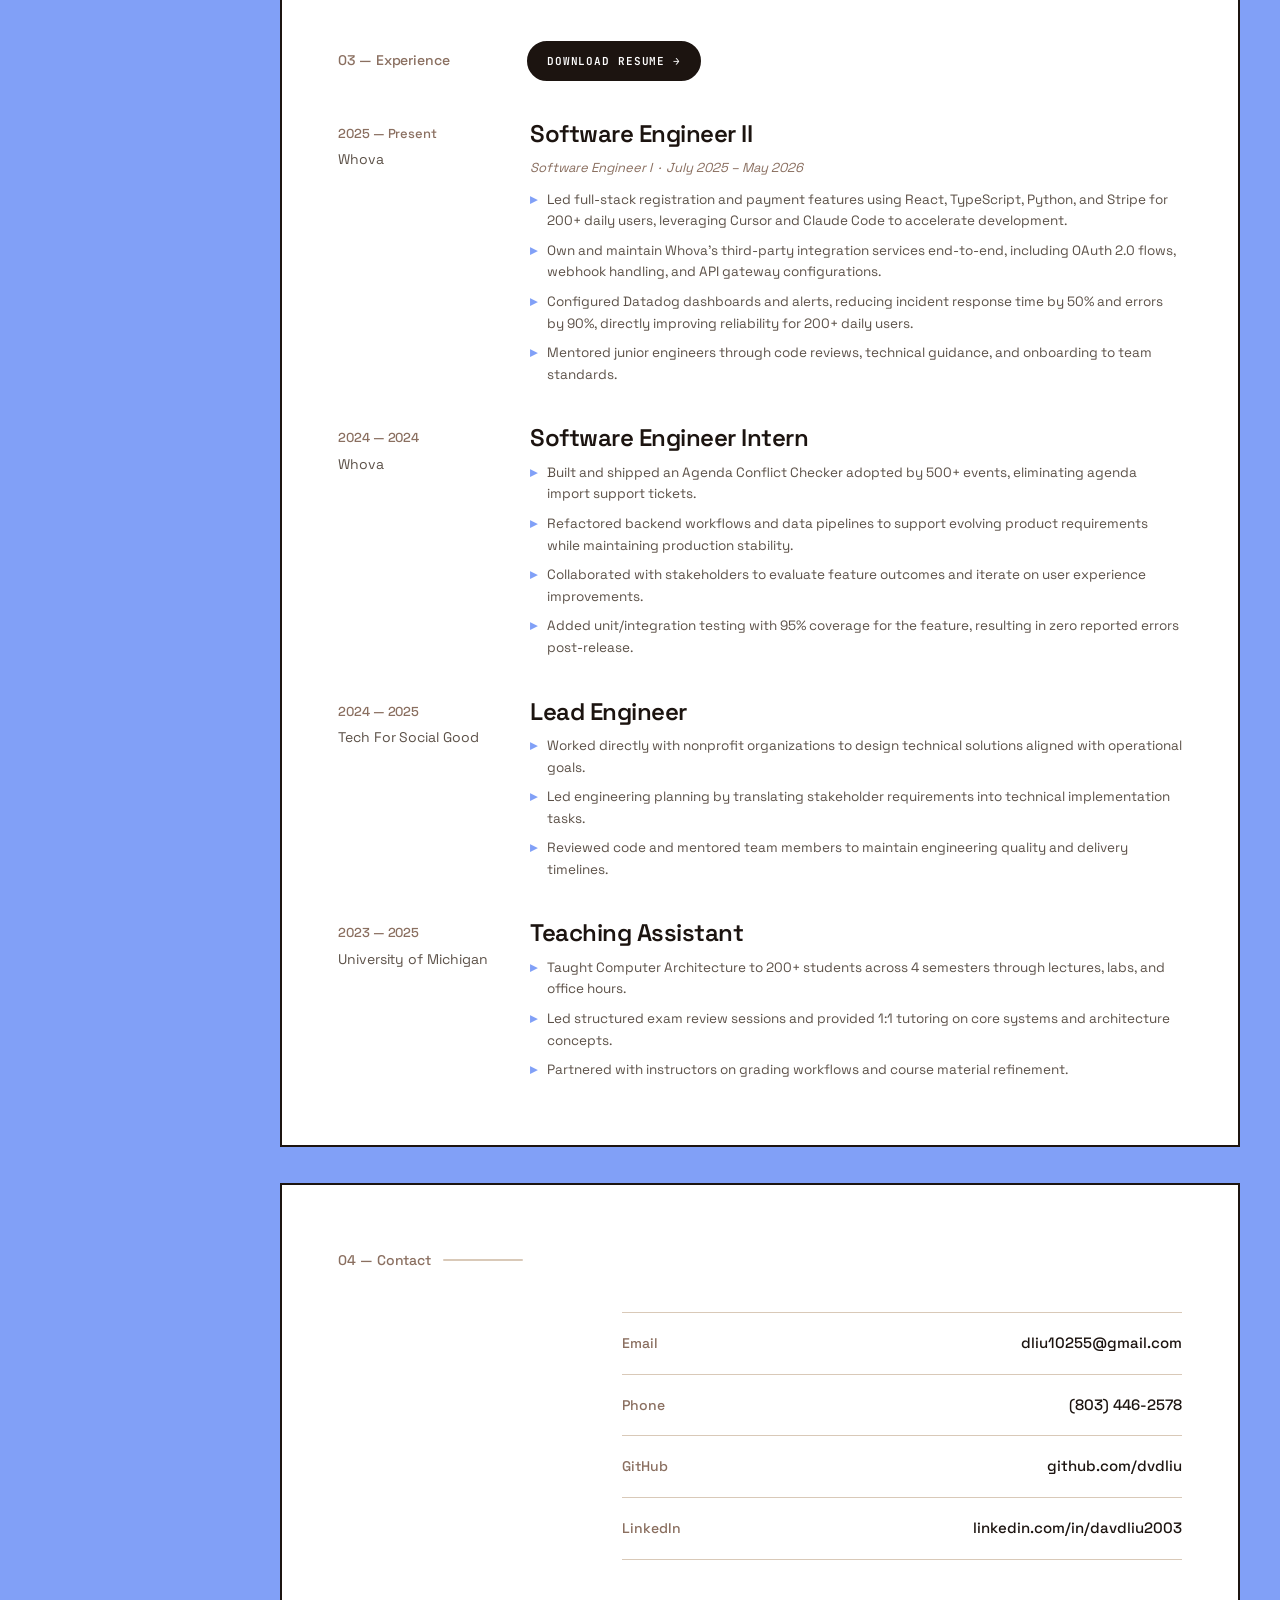
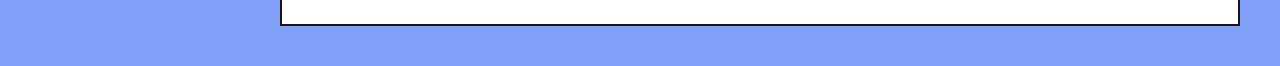
==== commit 9c4d951c: "Comic styles" ====
--- a/index.html
+++ b/index.html
@@ -16,7 +16,7 @@
 <title>David Liu — Fullstack Engineer</title>
 <link rel="preconnect" href="https://fonts.googleapis.com" />
 <link rel="preconnect" href="https://fonts.gstatic.com" crossorigin />
-<link href="https://fonts.googleapis.com/css2?family=Space+Grotesk:wght@300;400;500;600;700&family=JetBrains+Mono:wght@400;500;700&display=swap" rel="stylesheet" />
+<link href="https://fonts.googleapis.com/css2?family=Space+Grotesk:wght@300;400;500;600;700&family=JetBrains+Mono:wght@400;500;700&family=Bangers&display=swap" rel="stylesheet" />
 <link rel="stylesheet" href="styles.css" />
 </head>
 <body>
@@ -234,15 +234,26 @@
           <h3 class="about-subhead">Outside of Coding</h3>
 
           <p>
-            I like to rock climb, hike, practice piano/guitar, draw, and cook!
+            I love comic books and music, and outside of work I liked to, rock climb, hike, practice piano/guitar, draw, and cook!
           </p>
         </div>
 
-        <div class="about-photo">
-          <img src="images/on_swings.JPG" alt="David Liu" onerror="this.style.display='none'" />
-          <div class="placeholder-label">
-            <span class="placeholder-icon">🖼</span>
-            <span>Photo unavailable</span>
+        <div class="about-photos">
+          <div class="about-photo">
+            <img src="images/on_swings.JPG" alt="David Liu" onerror="this.style.display='none'" />
+            <div class="placeholder-label">
+              <span class="placeholder-icon">🖼</span>
+              <span>Photo unavailable</span>
+            </div>
+          </div>
+
+          <div class="about-photo">
+            <!-- Drop a second candid photo in images/ and update the src below -->
+            <img src="images/about-2.jpg" alt="David Liu" onerror="this.style.display='none'" />
+            <div class="placeholder-label">
+              <span class="placeholder-icon">🖼</span>
+              <span>Photo unavailable</span>
+            </div>
           </div>
         </div>
       </div>
--- a/styles.css
+++ b/styles.css
@@ -13,44 +13,72 @@
   --display: 'Space Grotesk', sans-serif;
 }
 
+/* Dark mode: Nightwing, blue-black suit with a muted steel-blue accent */
 body.dark-mode {
-  --ink: #f3f3f3;
-  --ink-muted: #b0b0b0;
-  --ink-faint: #6e6e6e;
-
-  --paper: #131316;
-  --paper-warm: #1b1b1f;
-
-  --rule: #2a2a2e;
+  --ink: #eef1ff;
+  --ink-muted: #c3c9ea;
+  --ink-faint: #9aa1c4;
+
+  --paper: #1c2044;
+  --paper-warm: #212650;
+  --caption: #ece9f7;
+
+  --rule: #2b3266;
   --accent: #ffffff;
-}
-
+  --backdrop: #10122a;
+
+  --pop-1: #4d6480;
+  --pop-2: #557a80;
+  --pop-3: #52547a;
+  --pop-4: #060714;
+}
+
+/* Light mode: Spider-Man, faded red newsprint on a worn comic page */
 :root {
-  --ink: #111111;
-  --ink-muted: #555555;
-  --ink-faint: #b5b5b5;
-
-  --paper: #fdfaf3;
-  --paper-warm: #f5f0e3;
-
-  --rule: #e8e3d4;
+  --ink: #1c1410;
+  --ink-muted: #5c5148;
+  --ink-faint: #8a6f60;
+
+  --paper: #ffffff;
+  --paper-warm: #d7e1e6;
+  --caption: #fae882;
+
+  --rule: #d9c9b8;
   --accent: #000000;
-
-  --pop-1: #ffd93d;
-  --pop-2: #ff8a5b;
-  --pop-3: #6dc9c1;
+  --backdrop: #81a0f7;
+
+  --pop-1: #ffbab5;
+  --pop-2: #81a0f7;
+  --pop-3: #81a0f7;
+  --pop-4: #17184a;
 }
 
 html { scroll-behavior: smooth; }
 
 body {
   font-family: var(--display);
-  background: var(--paper);
+  background: var(--backdrop);
   color: var(--ink);
   font-size: 15px;
   line-height: 1.65;
   overflow-x: hidden;
   font-weight: 400;
+  position: relative;
+}
+
+/* worn newsprint grain behind everything, two overlapping dot scales */
+body::before {
+  content: '';
+  position: fixed;
+  inset: 0;
+  background-image:
+    radial-gradient(var(--ink) 1px, transparent 1.4px),
+    radial-gradient(var(--ink) 1px, transparent 1.8px);
+  background-size: 18px 18px, 31px 31px;
+  background-position: 0 0, 9px 13px;
+  opacity: 0.08;
+  pointer-events: none;
+  z-index: -1;
 }
 
 /* ─── GRID SYSTEM ─── */
@@ -65,12 +93,12 @@
   position: sticky;
   top: 0;
   height: 100vh;
-  border-right: 1px solid var(--rule);
+  border-right: 3px solid var(--ink);
   padding: 48px 32px;
   display: flex;
   flex-direction: column;
   gap: 0;
-  background: var(--paper);
+  background: var(--pop-1);
   z-index: 10;
 }
 
@@ -113,7 +141,7 @@
   font-family: var(--display);
   font-weight: 700;
   font-size: 26px;
-  letter-spacing: -0.04em;
+  letter-spacing: -0.03em;
   color: var(--ink);
   margin-bottom: 2px;
   line-height: 1;
@@ -169,32 +197,39 @@
 }
 
 .aside-footer {
-  margin-top: auto;
+  margin: auto -16px 0;
+  padding: 20px 16px;
+  border: 2px solid #1c1410;
+  background: #ffffff;
   font-family: var(--display);
   font-size: 13px;
-  color: var(--ink-faint);
+  color: #7a6a5c;
   letter-spacing: -0.005em;
 }
 
 .aside-footer a {
-  color: var(--ink-faint);
+  color: #1c1410;
   text-decoration: none;
   display: block;
   margin-bottom: 6px;
   transition: color 0.15s;
 }
 
-.aside-footer a:hover { color: var(--ink-muted); }
+.aside-footer a:hover { color: #4a4038; }
 
 /* ─── MAIN CONTENT ─── */
 main { padding: 0; }
 
 section {
-  padding: 80px 64px;
-  border-bottom: 1px solid var(--rule);
-}
-
-section:last-child { border-bottom: none; }
+  padding: 64px 56px;
+  margin: 36px 40px;
+  border: 2px solid var(--ink);
+  border-radius: 0;
+  background: var(--paper);
+}
+
+section:first-of-type { margin-top: 40px; }
+section:last-child { margin-bottom: 40px; }
 
 .section-label {
   font-family: var(--display);
@@ -210,10 +245,17 @@
 
 .section-intro {
   font-size: 15px;
-  color: var(--ink-faint);
-  margin-top: -24px;
+  color: #1c1410;
+  line-height: 1.5;
+  position: relative;
+  display: inline-block;
+  max-width: 640px;
+  margin-top: -8px;
   margin-bottom: 44px;
-  line-height: 1.6;
+  background: var(--caption);
+  border: 2px solid #1c1410;
+  border-radius: 0;
+  padding: 16px 22px;
 }
 
 .section-label::after {
@@ -246,19 +288,19 @@
 .hero-image {
   width: 100%;
   aspect-ratio: 4 / 5;
-  border-radius: 18px;
+  border-radius: 22px 10px 20px 12px;
   background:
     linear-gradient(135deg, var(--pop-1) 0%, var(--pop-2) 55%, var(--pop-3) 110%);
   overflow: hidden;
   position: relative;
-  border: 2px solid var(--ink);
-  box-shadow: 8px 8px 0 var(--ink);
+  border: 3px solid var(--ink);
+  box-shadow: 0 8px 20px rgba(0,0,0,0.35);
   transform: rotate(2deg);
   transition: transform 0.2s;
   transform-style: preserve-3d;
 }
 
-.hero-image:hover { transform: rotate(0deg) translateY(-2px); }
+.hero-image:hover { transform: rotate(0deg) translateY(-3px); }
 
 .hero-image img {
   width: 100%;
@@ -306,9 +348,9 @@
 .hero-name {
   font-family: var(--display);
   font-weight: 700;
-  font-size: clamp(56px, 8vw, 104px);
-  letter-spacing: -0.045em;
-  line-height: 0.9;
+  font-size: clamp(52px, 7vw, 96px);
+  letter-spacing: -0.03em;
+  line-height: 0.95;
   color: var(--ink);
   margin-bottom: 32px;
 }
@@ -332,14 +374,19 @@
 }
 
 .hero-desc {
+  position: relative;
   max-width: 520px;
   font-size: 17px;
   line-height: 1.65;
-  color: var(--ink-muted);
+  color: #4a4038;
   margin-bottom: 40px;
-}
-
-.hero-desc a { color: var(--ink); text-decoration: underline; text-decoration-thickness: 2px; text-underline-offset: 3px; }
+  background: var(--caption);
+  border: 2px solid #1c1410;
+  border-radius: 0;
+  padding: 22px 26px;
+}
+
+.hero-desc a { color: #1c1410; text-decoration: underline; text-decoration-thickness: 2px; text-underline-offset: 3px; }
 
 .hero-tags {
   display: flex;
@@ -352,16 +399,15 @@
   font-size: 13px;
   font-weight: 500;
   letter-spacing: -0.005em;
-  color: var(--ink-muted);
-  border: 1.5px solid var(--rule);
+  color: var(--ink);
+  border: 2px solid var(--ink);
   border-radius: 999px;
   padding: 5px 14px;
-  background: var(--paper-warm);
-  transition: border-color 0.15s, color 0.15s, transform 0.15s;
+  background: var(--pop-1);
+  transition: transform 0.15s;
 }
 
 .tag:hover {
-  border-color: var(--ink);
   color: var(--ink);
   transform: translateY(-1px);
 }
@@ -374,7 +420,14 @@
   align-items: start;
 }
 
+.about-photos {
+  display: flex;
+  flex-direction: column;
+  gap: 24px;
+}
+
 .about-bio {
+  position: relative;
   max-width: 600px;
   font-size: 15px;
   line-height: 1.75;
@@ -418,13 +471,19 @@
   width: 100%;
   max-width: 320px;
   aspect-ratio: 4 / 5;
-  border-radius: 18px;
+  border-radius: 10px 22px 12px 20px;
   background: linear-gradient(135deg, var(--pop-3) 0%, var(--pop-1) 100%);
   overflow: hidden;
   position: relative;
-  border: 2px solid var(--ink);
-  box-shadow: 6px 6px 0 var(--ink);
+  border: 3px solid var(--ink);
+  box-shadow: 0 6px 16px rgba(0,0,0,0.3);
+  transform: rotate(-1.5deg);
   align-self: start;
+}
+
+.about-photo:nth-of-type(2) {
+  border-radius: 22px 10px 20px 12px;
+  transform: rotate(1.5deg);
 }
 
 .about-photo img {
@@ -449,17 +508,16 @@
   font-size: 13px;
   font-weight: 500;
   letter-spacing: -0.005em;
-  color: var(--ink-muted);
-  border: 1.5px solid var(--rule);
+  color: var(--ink);
+  border: 2px solid var(--ink);
   border-radius: 999px;
   padding: 7px 16px;
-  background: var(--paper-warm);
+  background: var(--pop-1);
   cursor: pointer;
-  transition: border-color 0.15s, color 0.15s, background 0.15s, transform 0.15s;
+  transition: color 0.15s, transform 0.15s;
 }
 
 .filter-chip:hover {
-  border-color: var(--ink);
   color: var(--ink);
   transform: translateY(-1px);
 }
@@ -481,18 +539,21 @@
   display: block;
   text-decoration: none;
   color: inherit;
-  border: 2px solid var(--ink);
-  border-radius: 16px;
-  background: var(--paper);
+  border: 3px solid var(--ink);
+  border-radius: 18px 8px 16px 10px;
+  background: var(--pop-1);
   overflow: hidden;
-  box-shadow: 5px 5px 0 var(--ink);
+  box-shadow: 0 5px 14px rgba(0,0,0,0.28);
   transition: transform 0.15s, box-shadow 0.15s;
   transition-property: transform, box-shadow, opacity;
 }
 
+.project-card:nth-child(odd) { transform: rotate(-0.7deg); }
+.project-card:nth-child(even) { transform: rotate(0.6deg); }
+
 .project-card:hover {
-  transform: translateY(-3px);
-  box-shadow: 7px 7px 0 var(--ink);
+  transform: translateY(-4px);
+  box-shadow: 0 10px 22px rgba(0,0,0,0.35);
 }
 
 .project-card.is-hidden {
@@ -504,7 +565,7 @@
   aspect-ratio: 1 / 1;
   position: relative;
   overflow: hidden;
-  border-bottom: 2px solid var(--ink);
+  border-bottom: 3px solid var(--ink);
 }
 
 .project-card-thumb img {
@@ -520,9 +581,9 @@
 }
 
 .project-card-thumb.t1 { background: var(--pop-3); }
-.project-card-thumb.t2 { background: linear-gradient(135deg, var(--pop-2), #ff5ea8); }
+.project-card-thumb.t2 { background: linear-gradient(135deg, var(--pop-2), var(--pop-3)); }
 .project-card-thumb.t3 { background: linear-gradient(135deg, var(--pop-1), var(--pop-2)); }
-.project-card-thumb.t4 { background: #7b8cff; }
+.project-card-thumb.t4 { background: var(--pop-4); }
 .project-card-thumb.t5 { background: var(--pop-2); }
 .project-card-thumb.t6 { background: var(--pop-1); }
 
@@ -532,14 +593,15 @@
   right: 10px;
   font-family: var(--mono);
   font-size: 9.5px;
-  font-weight: 600;
+  font-weight: 700;
   letter-spacing: 0.08em;
   text-transform: uppercase;
   color: var(--ink);
-  background: var(--paper);
-  border: 1.5px solid var(--ink);
+  background: var(--pop-1);
+  border: 2px solid var(--ink);
   border-radius: 999px;
   padding: 4px 10px;
+  transform: rotate(-3deg);
 }
 
 .project-card-body {
@@ -548,12 +610,12 @@
 
 .project-card-name {
   font-family: var(--display);
-  font-weight: 700;
+  font-weight: 600;
   font-size: 17px;
-  letter-spacing: -0.02em;
+  letter-spacing: -0.015em;
   color: var(--ink);
   margin-bottom: 8px;
-  line-height: 1.15;
+  line-height: 1.2;
 }
 
 .project-card-tags {
@@ -567,10 +629,11 @@
   font-size: 10px;
   font-weight: 600;
   letter-spacing: 0.03em;
-  color: var(--ink-muted);
-  border: 1.5px solid var(--rule);
+  color: #1c1410;
+  border: 1.5px solid #1c1410;
   border-radius: 999px;
   padding: 3px 9px;
+  background: #ffffff;
 }
 
 .resume-link {
@@ -593,7 +656,7 @@
   background: var(--pop-1);
   color: var(--ink);
   transform: translateY(-2px);
-  box-shadow: 3px 3px 0 var(--ink);
+  box-shadow: 0 5px 14px rgba(0,0,0,0.3);
 }
 
 /* ─── EXPERIENCE (Resume) ─── */
@@ -628,7 +691,7 @@
 .exp-title {
   font-family: var(--display);
   font-size: 24px;
-  font-weight: 700;
+  font-weight: 600;
   letter-spacing: -0.02em;
   color: var(--ink);
   margin-bottom: 10px;
@@ -670,10 +733,10 @@
   grid-template-columns: repeat(2, 1fr);
   gap: 1px;
   background: var(--ink);
-  border: 2px solid var(--ink);
-  border-radius: 14px;
+  border: 3px solid var(--ink);
+  border-radius: 16px 6px 14px 8px;
   overflow: hidden;
-  box-shadow: 6px 6px 0 var(--ink);
+  box-shadow: 0 6px 16px rgba(0,0,0,0.3);
 }
 
 .skill-group {
@@ -816,7 +879,7 @@
 
 .flip-back-title {
   font-family: var(--display);
-  font-weight: 700;
+  font-weight: 600;
   font-size: 22px;
   letter-spacing: -0.025em;
   line-height: 1.05;
@@ -885,32 +948,46 @@
 }
 
 .detail-status {
+  display: inline-block;
   font-family: var(--mono);
   font-size: 11px;
-  font-weight: 600;
+  font-weight: 700;
   letter-spacing: 0.1em;
   text-transform: uppercase;
-  color: var(--pop-2);
+  color: var(--ink);
+  background: var(--pop-1);
+  border: 2px solid var(--ink);
+  border-radius: 6px;
+  padding: 4px 10px;
   margin-bottom: 16px;
+  transform: rotate(-2deg);
 }
 
 .detail-title {
-  font-family: var(--display);
-  font-weight: 700;
-  font-size: clamp(38px, 5.5vw, 62px);
-  letter-spacing: -0.03em;
-  line-height: 1.02;
+  font-family: 'Bangers', var(--display);
+  font-weight: 400;
+  font-size: clamp(36px, 5vw, 58px);
+  letter-spacing: 0.015em;
+  text-transform: uppercase;
+  line-height: 1;
   color: var(--ink);
   margin-bottom: 20px;
 }
 
 .detail-tagline {
+  position: relative;
   font-size: 18px;
   line-height: 1.6;
-  color: var(--ink-muted);
+  color: #4a4038;
   max-width: 680px;
-  margin-bottom: 28px;
-}
+  background: var(--caption);
+  border: 2px solid #1c1410;
+  border-radius: 0;
+  padding: 20px 26px;
+  margin-bottom: 36px;
+}
+
+.detail-tagline a { color: #1c1410; text-decoration: underline; text-decoration-thickness: 2px; text-underline-offset: 3px; }
 
 .detail-tags {
   display: flex;
@@ -948,7 +1025,7 @@
   background: var(--pop-1);
   color: var(--ink);
   transform: translateY(-2px);
-  box-shadow: 3px 3px 0 var(--ink);
+  box-shadow: 0 5px 14px rgba(0,0,0,0.3);
 }
 
 .detail-action.secondary {
@@ -959,14 +1036,14 @@
 .detail-action.secondary:hover {
   background: var(--paper-warm);
   transform: translateY(-2px);
-  box-shadow: 3px 3px 0 var(--ink);
+  box-shadow: 0 5px 14px rgba(0,0,0,0.3);
 }
 
 .detail-cover {
   width: 100%;
-  border-radius: 18px;
-  border: 2px solid var(--ink);
-  box-shadow: 8px 8px 0 var(--ink);
+  border-radius: 20px 10px 22px 12px;
+  border: 3px solid var(--ink);
+  box-shadow: 0 8px 20px rgba(0,0,0,0.35);
   overflow: hidden;
   margin-bottom: 56px;
 }
@@ -978,7 +1055,13 @@
   object-fit: cover;
 }
 
-.detail-section { margin-bottom: 56px; }
+.detail-section {
+  margin-bottom: 40px;
+  padding: 32px 36px;
+  border: 2px solid var(--ink);
+  border-radius: 0;
+  background: var(--paper);
+}
 
 .detail-section-label {
   font-family: var(--mono);
@@ -1105,7 +1188,7 @@
   .aside-footer { display: none; }
   #hero { min-height: auto; padding: 48px 32px; grid-template-columns: 1fr; gap: 32px; }
   .hero-image { max-width: 280px; transform: rotate(0); }
-  section { padding: 48px 32px; }
+  section { padding: 48px 32px; margin: 20px 16px; border-width: 4px; }
   .about-grid { grid-template-columns: 1fr; }
   .projects-grid { grid-template-columns: repeat(auto-fill, minmax(150px, 1fr)); gap: 16px; }
   .exp-item { grid-template-columns: 1fr; gap: 8px; }
